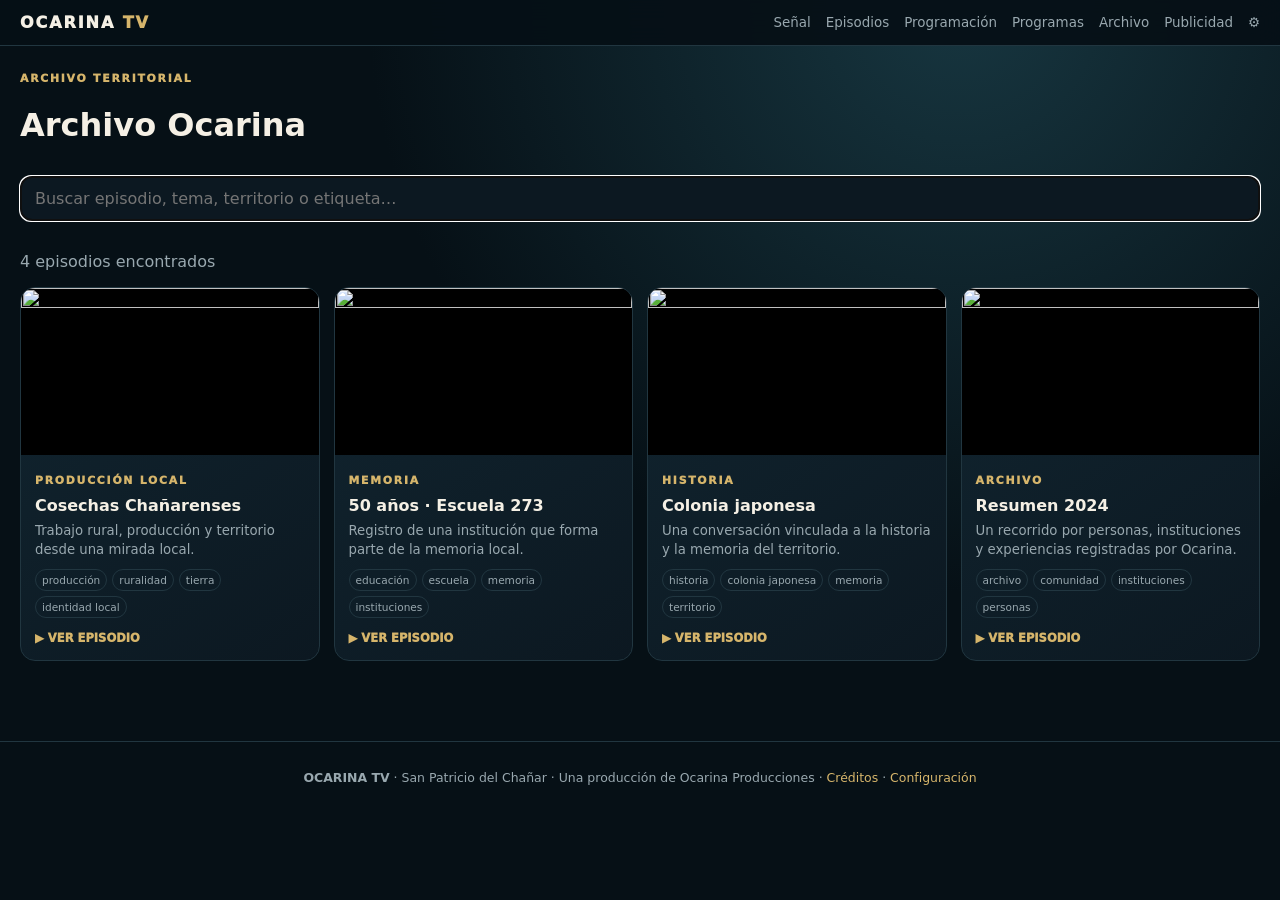
==== archivo.html @ 939fad7c "Versionar motor editorial 3.5 en archivo.html" ====
<!doctype html><html lang="es"><head><meta charset="utf-8"><meta name="viewport" content="width=device-width,initial-scale=1"><meta name="theme-color" content="#061016"><link rel="stylesheet" href="css/styles.css"><link rel="manifest" href="manifest.webmanifest"><script defer src="js/settings.js?v=3.2"></script><script defer src="js/app.js?v=3.5"></script><title>Archivo · OCARINA TV</title></head><body data-page="archive"><main id="app"></main></body></html>
---- css/styles.css ----
:root{--bg:#061016;--panel:#0c1821;--panel2:#112530;--text:#f5f0e5;--muted:#99a8af;--gold:#d6b56b;--line:#213640;--green:#72c7a0;--red:#d86a62}*{box-sizing:border-box}html{scroll-behavior:smooth}body{margin:0;background:radial-gradient(circle at 75% 0,#173640 0,#061016 45%);color:var(--text);font-family:Inter,system-ui,-apple-system,Segoe UI,sans-serif;min-height:100vh}a{color:inherit;text-decoration:none}button,input{font:inherit}header{position:sticky;top:0;z-index:30;background:#061016ed;backdrop-filter:blur(14px);border-bottom:1px solid var(--line)}.nav{max-width:1320px;margin:auto;padding:13px 20px;display:flex;align-items:center;justify-content:space-between;gap:18px}.brand{font-weight:950;letter-spacing:.12em}.brand span{color:var(--gold)}nav{display:flex;gap:15px;flex-wrap:wrap;font-size:.84rem;color:var(--muted)}nav a:hover{color:var(--text)}main{max-width:1320px;margin:auto;padding:26px 20px 80px}.tv-hero{display:grid;grid-template-columns:1.5fr .5fr;gap:18px}.screen-head{display:flex;justify-content:space-between;align-items:center;color:var(--muted);font-size:.72rem;letter-spacing:.08em;margin:0 3px 9px}.live-dot{color:var(--green);font-weight:900}.tv-player{background:#07131a;border:1px solid var(--line);border-radius:18px;overflow:hidden;box-shadow:0 24px 70px #0007}.player-frame{position:relative;aspect-ratio:16/9;background:#000}.player-frame>div:first-child{width:100%;height:100%}.player-frame iframe{width:100%;height:100%;border:0}.player-overlay{position:absolute;z-index:2;top:13px;left:13px;right:13px;display:flex;justify-content:space-between;pointer-events:none}.channel-bug,.live-bug{padding:6px 9px;border-radius:999px;background:#061016d9;border:1px solid #ffffff18;font-size:.64rem;font-weight:950;letter-spacing:.1em}.live-bug{color:#ffb2ac}.player-title{display:flex;justify-content:space-between;gap:15px;padding:15px 17px 10px}.player-title h2{margin:4px 0;font-size:1.2rem}.player-title p{margin:0;color:var(--muted);font-size:.84rem;line-height:1.4}.player-state{height:max-content;padding:6px 8px;border:1px solid var(--line);border-radius:8px;font-size:.64rem;font-weight:900;color:var(--green);white-space:nowrap}.controls{display:flex;align-items:center;gap:7px;padding:10px 13px;border-top:1px solid var(--line);background:#09161d}.control,.btn{border:1px solid var(--line);background:#0d2029;color:var(--text);padding:8px 10px;border-radius:9px;cursor:pointer}.control:hover,.btn:hover{border-color:var(--gold);color:var(--gold)}.control.primary{min-width:40px;border-color:var(--gold);color:var(--gold)}.volume{display:flex;align-items:center;gap:7px;color:var(--muted);font-size:.7rem}.volume input{width:100px}.clock{margin-left:auto;color:var(--muted);font-variant-numeric:tabular-nums;font-size:.75rem}.progress{padding:0 13px 13px;background:#09161d}.progress>input{width:100%;accent-color:var(--gold)}.time{display:flex;justify-content:space-between;color:var(--muted);font-size:.67rem;font-variant-numeric:tabular-nums}.player-error{padding:0 14px 12px;color:#ffaaa4;font-size:.74rem}.now-panel{padding:24px;border:1px solid var(--line);border-radius:18px;background:linear-gradient(145deg,var(--panel2),var(--panel));display:flex;flex-direction:column;gap:13px}.now-panel h1{font-size:clamp(2.1rem,4vw,3.6rem);line-height:.88;margin:5px 0 15px}.onair-card,.next-card{padding:14px;border-radius:13px;border:1px solid var(--line);background:#09151d}.onair-card{border-left:3px solid var(--green)}.next-card{border-left:3px solid var(--gold)}.onair-card span,.next-card>span{display:block;color:var(--gold);font-size:.66rem;font-weight:950;letter-spacing:.14em}.onair-card strong,.next-card strong{display:block;margin:7px 0 4px}.onair-card small,.next-card small{display:block;color:var(--muted);line-height:1.4}.next-card .btn{margin-top:12px;width:100%}.quick-links{display:grid;grid-template-columns:1fr;gap:7px}.quick-links a{padding:9px 10px;border:1px solid var(--line);border-radius:9px;color:var(--muted);font-size:.78rem}.quick-links a:hover{color:var(--text);border-color:var(--gold)}.section{margin-top:40px}.section h2{margin:4px 0 0;font-size:1.45rem}.sectionhead{display:flex;align-items:end;justify-content:space-between;margin-bottom:14px}.kicker,.tag{color:var(--gold);font-size:.68rem;font-weight:950;letter-spacing:.16em;text-transform:uppercase}.muted{color:var(--muted)}.continuity{display:grid;grid-template-columns:repeat(4,1fr);gap:10px}.cont-item{padding:15px;border:1px solid var(--line);border-radius:13px;background:#09151d}.cont-item.current{border-color:var(--green);box-shadow:inset 3px 0 var(--green)}.cont-item span{display:block;color:var(--muted);font-size:.64rem;font-weight:900;letter-spacing:.12em}.cont-item b{display:block;margin:7px 0 4px}.cont-item small{display:block;color:var(--muted);line-height:1.4}.grid{display:grid;grid-template-columns:repeat(4,1fr);gap:14px}.card{overflow:hidden;background:linear-gradient(145deg,var(--panel2),var(--panel));border:1px solid var(--line);border-radius:15px;transition:.18s}.card:hover{transform:translateY(-2px);border-color:var(--gold)}.thumb{width:100%;aspect-ratio:16/9;object-fit:cover;display:block;background:#000}.cardbody{padding:14px}.card h3{margin:8px 0 6px;font-size:1rem}.card p{margin:0;color:var(--muted);font-size:.83rem;line-height:1.45}.chips{display:flex;flex-wrap:wrap;gap:5px;margin-top:9px}.chips span{padding:4px 6px;border:1px solid var(--line);border-radius:999px;color:var(--muted);font-size:.66rem}.play{display:inline-block;margin-top:13px;color:var(--gold);font-size:.72rem;font-weight:950}.ads-grid{display:grid;grid-template-columns:repeat(2,1fr);gap:12px}.ad-slot{display:block;padding:18px;border:1px dashed #56636a;border-radius:14px;background:linear-gradient(135deg,#101e25,#09141a)}.ad-slot:hover{border-color:var(--gold)}.ad-label{display:block;color:var(--gold);font-size:.62rem;font-weight:950;letter-spacing:.16em;margin-bottom:8px}.ad-slot strong{font-size:1.05rem}.ad-slot p{color:var(--muted);line-height:1.45;font-size:.83rem}.ad-slot b{color:var(--gold);font-size:.75rem}.programs{display:grid;grid-template-columns:repeat(3,1fr);gap:12px}.program{padding:17px;border:1px solid var(--line);border-radius:13px;background:#09151d}.program b{display:block;margin-bottom:5px}.program span{color:var(--muted);font-size:.84rem;line-height:1.4}.notice{padding:17px;border:1px solid var(--line);border-radius:14px;background:#0b1a22;color:var(--muted);line-height:1.55}.notice strong{color:var(--text)}footer{border-top:1px solid var(--line);padding:28px 20px;text-align:center;color:var(--muted);font-size:.78rem}footer a{color:var(--gold)}.detail,.narrow{max-width:980px;margin:auto}.video{aspect-ratio:16/9;background:#000;border-radius:18px;overflow:hidden;border:1px solid var(--line)}.search{width:100%;padding:12px 14px;border-radius:11px;border:1px solid var(--line);background:var(--panel);color:var(--text);margin:10px 0 15px}.meta{display:flex;flex-wrap:wrap;gap:8px;margin:16px 0}.meta span{padding:8px 10px;border:1px solid var(--line);border-radius:9px;color:var(--muted);font-size:.8rem}.schedule-summary{display:grid;grid-template-columns:1fr 1fr;gap:12px;margin:20px 0}.schedule-summary>div{padding:17px;border:1px solid var(--line);border-radius:13px;background:#09151d}.schedule-summary span{display:block;color:var(--gold);font-size:.65rem;font-weight:950;letter-spacing:.15em}.schedule-summary strong{display:block;margin-top:7px}.schedule-grid{display:grid;gap:7px}.schedule-row{display:grid;grid-template-columns:90px 1fr 70px;align-items:center;gap:15px;padding:13px 15px;border:1px solid var(--line);border-radius:11px;background:#09151d}.schedule-row:hover{border-color:#536b74}.schedule-row.now{border-color:var(--green);background:#0b1b1a}.schedule-row time{font-weight:900;font-variant-numeric:tabular-nums;color:var(--gold)}.schedule-row time small{color:var(--muted);font-size:.65rem}.schedule-row b{display:block}.schedule-row span{display:block;color:var(--muted);font-size:.78rem;margin-top:3px}.schedule-row em{text-align:right;color:var(--green);font-style:normal;font-size:.64rem;font-weight:950}.settings-card,.credits{display:grid;gap:10px}.setting{display:flex;justify-content:space-between;align-items:center;gap:20px;padding:17px;border:1px solid var(--line);border-radius:13px;background:#09151d}.setting span{display:grid;gap:5px}.setting small{color:var(--muted);line-height:1.4}.setting input[type=checkbox]{width:21px;height:21px;accent-color:var(--gold)}.setting input[type=range]{width:180px;accent-color:var(--gold)}.settings-actions{display:flex;gap:8px;margin-top:8px}.credits section{padding:20px;border:1px solid var(--line);border-radius:13px;background:#09151d}.credits h2{margin:7px 0}.credits p{color:var(--muted);line-height:1.55}.ads-page{display:grid;gap:12px;margin:22px 0}code{color:var(--gold)}.reduced-motion *{transition:none!important;scroll-behavior:auto!important}@media(max-width:1000px){.tv-hero{grid-template-columns:1fr}.grid{grid-template-columns:repeat(2,1fr)}.continuity{grid-template-columns:repeat(2,1fr)}.programs{grid-template-columns:1fr 1fr}}@media(max-width:620px){main{padding:18px 11px 55px}.nav{padding:11px}.nav nav{gap:9px;font-size:.76rem}.grid,.programs,.continuity,.ads-grid,.schedule-summary{grid-template-columns:1fr}.now-panel{padding:18px}.controls{flex-wrap:wrap}.clock{order:-1;width:100%;margin-left:0}.volume input{width:80px}.schedule-row{grid-template-columns:63px 1fr 42px;gap:9px;padding:11px}.schedule-row span{font-size:.72rem}.setting{align-items:flex-start}.setting input[type=range]{width:120px}.player-title{display:block}.player-state{display:inline-block;margin-top:8px}.quick-links{grid-template-columns:1fr 1fr}}.static-screen{width:100%;height:100%;display:flex;flex-direction:column;align-items:center;justify-content:center;gap:10px;text-align:center;background:radial-gradient(circle at center,#18333d 0,#07131a 58%,#02070a 100%)}.static-mark{font-size:.72rem;letter-spacing:.2em;color:var(--gold);font-weight:950}.static-screen strong{font-size:clamp(1.4rem,3vw,2.4rem);letter-spacing:.02em}.static-screen small{color:var(--muted);font-size:.76rem}.static-progress{height:3px;width:18%;background:var(--gold);border-radius:99px;opacity:.8}.ad-image{display:block;width:100%;aspect-ratio:16/9;object-fit:cover;border-radius:10px;margin:-2px 0 15px;background:#07131a}.sponsor-slot{border-style:solid;background:linear-gradient(145deg,#101f26,#081218)}.sponsor-slot .ad-label{color:var(--green)}.sponsor-slot strong{font-size:1.2rem}.ads-page{grid-template-columns:repeat(2,1fr)}@media(max-width:620px){.ads-page{grid-template-columns:1fr}}
.editorial-engine{margin:24px 0;padding:18px;border:1px solid rgba(255,255,255,.1);border-radius:14px;background:rgba(255,255,255,.025)}
.editorial-engine h3{margin:4px 0 8px;font-size:1.15rem}.editorial-engine p{margin:12px 0 0;color:var(--muted,#9aa7ad);font-size:.9rem;line-height:1.5}.editorial-flow{display:flex;align-items:center;gap:8px;flex-wrap:wrap}.editorial-flow span{display:inline-flex;align-items:center;gap:7px;padding:8px 10px;border:1px solid rgba(255,255,255,.1);border-radius:999px;font-size:.72rem;letter-spacing:.05em}.editorial-flow b{font-size:.9rem}.editorial-flow i{opacity:.5;font-style:normal}@media(max-width:620px){.editorial-flow{display:grid;grid-template-columns:1fr}.editorial-flow i{display:none}.editorial-flow span{justify-content:space-between}}
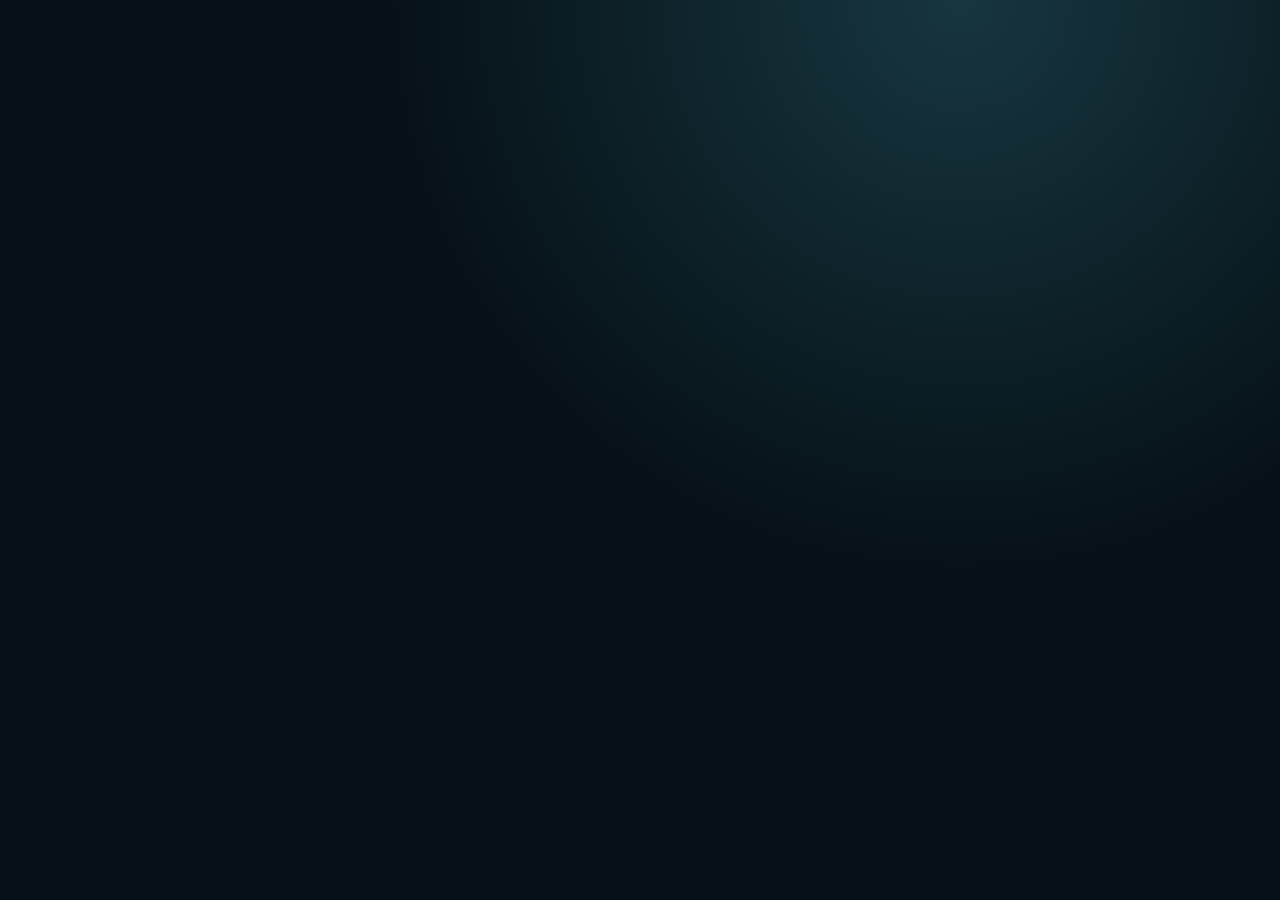
==== commit fb9b9e4f: "OCARINA TV: actualizar caché de aplicación a 3.7" ====
--- a/archivo.html
+++ b/archivo.html
@@ -1 +1 @@
-<!doctype html><html lang="es"><head><meta charset="utf-8"><meta name="viewport" content="width=device-width,initial-scale=1"><meta name="theme-color" content="#061016"><link rel="stylesheet" href="css/styles.css"><link rel="manifest" href="manifest.webmanifest"><script defer src="js/settings.js?v=3.2"></script><script defer src="js/app.js?v=3.5"></script><title>Archivo · OCARINA TV</title></head><body data-page="archive"><main id="app"></main></body></html>+<!doctype html><html lang="es"><head><meta charset="utf-8"><meta name="viewport" content="width=device-width,initial-scale=1"><meta name="theme-color" content="#061016"><link rel="stylesheet" href="css/styles.css"><link rel="manifest" href="manifest.webmanifest"><script defer src="js/settings.js?v=3.2"></script><script defer src="js/app.js?v=3.7"></script><title>Archivo · OCARINA TV</title></head><body data-page="archive"><main id="app"></main></body></html>
--- a/css/styles.css
+++ b/css/styles.css
@@ -1,3 +1,26 @@
 :root{--bg:#061016;--panel:#0c1821;--panel2:#112530;--text:#f5f0e5;--muted:#99a8af;--gold:#d6b56b;--line:#213640;--green:#72c7a0;--red:#d86a62}*{box-sizing:border-box}html{scroll-behavior:smooth}body{margin:0;background:radial-gradient(circle at 75% 0,#173640 0,#061016 45%);color:var(--text);font-family:Inter,system-ui,-apple-system,Segoe UI,sans-serif;min-height:100vh}a{color:inherit;text-decoration:none}button,input{font:inherit}header{position:sticky;top:0;z-index:30;background:#061016ed;backdrop-filter:blur(14px);border-bottom:1px solid var(--line)}.nav{max-width:1320px;margin:auto;padding:13px 20px;display:flex;align-items:center;justify-content:space-between;gap:18px}.brand{font-weight:950;letter-spacing:.12em}.brand span{color:var(--gold)}nav{display:flex;gap:15px;flex-wrap:wrap;font-size:.84rem;color:var(--muted)}nav a:hover{color:var(--text)}main{max-width:1320px;margin:auto;padding:26px 20px 80px}.tv-hero{display:grid;grid-template-columns:1.5fr .5fr;gap:18px}.screen-head{display:flex;justify-content:space-between;align-items:center;color:var(--muted);font-size:.72rem;letter-spacing:.08em;margin:0 3px 9px}.live-dot{color:var(--green);font-weight:900}.tv-player{background:#07131a;border:1px solid var(--line);border-radius:18px;overflow:hidden;box-shadow:0 24px 70px #0007}.player-frame{position:relative;aspect-ratio:16/9;background:#000}.player-frame>div:first-child{width:100%;height:100%}.player-frame iframe{width:100%;height:100%;border:0}.player-overlay{position:absolute;z-index:2;top:13px;left:13px;right:13px;display:flex;justify-content:space-between;pointer-events:none}.channel-bug,.live-bug{padding:6px 9px;border-radius:999px;background:#061016d9;border:1px solid #ffffff18;font-size:.64rem;font-weight:950;letter-spacing:.1em}.live-bug{color:#ffb2ac}.player-title{display:flex;justify-content:space-between;gap:15px;padding:15px 17px 10px}.player-title h2{margin:4px 0;font-size:1.2rem}.player-title p{margin:0;color:var(--muted);font-size:.84rem;line-height:1.4}.player-state{height:max-content;padding:6px 8px;border:1px solid var(--line);border-radius:8px;font-size:.64rem;font-weight:900;color:var(--green);white-space:nowrap}.controls{display:flex;align-items:center;gap:7px;padding:10px 13px;border-top:1px solid var(--line);background:#09161d}.control,.btn{border:1px solid var(--line);background:#0d2029;color:var(--text);padding:8px 10px;border-radius:9px;cursor:pointer}.control:hover,.btn:hover{border-color:var(--gold);color:var(--gold)}.control.primary{min-width:40px;border-color:var(--gold);color:var(--gold)}.volume{display:flex;align-items:center;gap:7px;color:var(--muted);font-size:.7rem}.volume input{width:100px}.clock{margin-left:auto;color:var(--muted);font-variant-numeric:tabular-nums;font-size:.75rem}.progress{padding:0 13px 13px;background:#09161d}.progress>input{width:100%;accent-color:var(--gold)}.time{display:flex;justify-content:space-between;color:var(--muted);font-size:.67rem;font-variant-numeric:tabular-nums}.player-error{padding:0 14px 12px;color:#ffaaa4;font-size:.74rem}.now-panel{padding:24px;border:1px solid var(--line);border-radius:18px;background:linear-gradient(145deg,var(--panel2),var(--panel));display:flex;flex-direction:column;gap:13px}.now-panel h1{font-size:clamp(2.1rem,4vw,3.6rem);line-height:.88;margin:5px 0 15px}.onair-card,.next-card{padding:14px;border-radius:13px;border:1px solid var(--line);background:#09151d}.onair-card{border-left:3px solid var(--green)}.next-card{border-left:3px solid var(--gold)}.onair-card span,.next-card>span{display:block;color:var(--gold);font-size:.66rem;font-weight:950;letter-spacing:.14em}.onair-card strong,.next-card strong{display:block;margin:7px 0 4px}.onair-card small,.next-card small{display:block;color:var(--muted);line-height:1.4}.next-card .btn{margin-top:12px;width:100%}.quick-links{display:grid;grid-template-columns:1fr;gap:7px}.quick-links a{padding:9px 10px;border:1px solid var(--line);border-radius:9px;color:var(--muted);font-size:.78rem}.quick-links a:hover{color:var(--text);border-color:var(--gold)}.section{margin-top:40px}.section h2{margin:4px 0 0;font-size:1.45rem}.sectionhead{display:flex;align-items:end;justify-content:space-between;margin-bottom:14px}.kicker,.tag{color:var(--gold);font-size:.68rem;font-weight:950;letter-spacing:.16em;text-transform:uppercase}.muted{color:var(--muted)}.continuity{display:grid;grid-template-columns:repeat(4,1fr);gap:10px}.cont-item{padding:15px;border:1px solid var(--line);border-radius:13px;background:#09151d}.cont-item.current{border-color:var(--green);box-shadow:inset 3px 0 var(--green)}.cont-item span{display:block;color:var(--muted);font-size:.64rem;font-weight:900;letter-spacing:.12em}.cont-item b{display:block;margin:7px 0 4px}.cont-item small{display:block;color:var(--muted);line-height:1.4}.grid{display:grid;grid-template-columns:repeat(4,1fr);gap:14px}.card{overflow:hidden;background:linear-gradient(145deg,var(--panel2),var(--panel));border:1px solid var(--line);border-radius:15px;transition:.18s}.card:hover{transform:translateY(-2px);border-color:var(--gold)}.thumb{width:100%;aspect-ratio:16/9;object-fit:cover;display:block;background:#000}.cardbody{padding:14px}.card h3{margin:8px 0 6px;font-size:1rem}.card p{margin:0;color:var(--muted);font-size:.83rem;line-height:1.45}.chips{display:flex;flex-wrap:wrap;gap:5px;margin-top:9px}.chips span{padding:4px 6px;border:1px solid var(--line);border-radius:999px;color:var(--muted);font-size:.66rem}.play{display:inline-block;margin-top:13px;color:var(--gold);font-size:.72rem;font-weight:950}.ads-grid{display:grid;grid-template-columns:repeat(2,1fr);gap:12px}.ad-slot{display:block;padding:18px;border:1px dashed #56636a;border-radius:14px;background:linear-gradient(135deg,#101e25,#09141a)}.ad-slot:hover{border-color:var(--gold)}.ad-label{display:block;color:var(--gold);font-size:.62rem;font-weight:950;letter-spacing:.16em;margin-bottom:8px}.ad-slot strong{font-size:1.05rem}.ad-slot p{color:var(--muted);line-height:1.45;font-size:.83rem}.ad-slot b{color:var(--gold);font-size:.75rem}.programs{display:grid;grid-template-columns:repeat(3,1fr);gap:12px}.program{padding:17px;border:1px solid var(--line);border-radius:13px;background:#09151d}.program b{display:block;margin-bottom:5px}.program span{color:var(--muted);font-size:.84rem;line-height:1.4}.notice{padding:17px;border:1px solid var(--line);border-radius:14px;background:#0b1a22;color:var(--muted);line-height:1.55}.notice strong{color:var(--text)}footer{border-top:1px solid var(--line);padding:28px 20px;text-align:center;color:var(--muted);font-size:.78rem}footer a{color:var(--gold)}.detail,.narrow{max-width:980px;margin:auto}.video{aspect-ratio:16/9;background:#000;border-radius:18px;overflow:hidden;border:1px solid var(--line)}.search{width:100%;padding:12px 14px;border-radius:11px;border:1px solid var(--line);background:var(--panel);color:var(--text);margin:10px 0 15px}.meta{display:flex;flex-wrap:wrap;gap:8px;margin:16px 0}.meta span{padding:8px 10px;border:1px solid var(--line);border-radius:9px;color:var(--muted);font-size:.8rem}.schedule-summary{display:grid;grid-template-columns:1fr 1fr;gap:12px;margin:20px 0}.schedule-summary>div{padding:17px;border:1px solid var(--line);border-radius:13px;background:#09151d}.schedule-summary span{display:block;color:var(--gold);font-size:.65rem;font-weight:950;letter-spacing:.15em}.schedule-summary strong{display:block;margin-top:7px}.schedule-grid{display:grid;gap:7px}.schedule-row{display:grid;grid-template-columns:90px 1fr 70px;align-items:center;gap:15px;padding:13px 15px;border:1px solid var(--line);border-radius:11px;background:#09151d}.schedule-row:hover{border-color:#536b74}.schedule-row.now{border-color:var(--green);background:#0b1b1a}.schedule-row time{font-weight:900;font-variant-numeric:tabular-nums;color:var(--gold)}.schedule-row time small{color:var(--muted);font-size:.65rem}.schedule-row b{display:block}.schedule-row span{display:block;color:var(--muted);font-size:.78rem;margin-top:3px}.schedule-row em{text-align:right;color:var(--green);font-style:normal;font-size:.64rem;font-weight:950}.settings-card,.credits{display:grid;gap:10px}.setting{display:flex;justify-content:space-between;align-items:center;gap:20px;padding:17px;border:1px solid var(--line);border-radius:13px;background:#09151d}.setting span{display:grid;gap:5px}.setting small{color:var(--muted);line-height:1.4}.setting input[type=checkbox]{width:21px;height:21px;accent-color:var(--gold)}.setting input[type=range]{width:180px;accent-color:var(--gold)}.settings-actions{display:flex;gap:8px;margin-top:8px}.credits section{padding:20px;border:1px solid var(--line);border-radius:13px;background:#09151d}.credits h2{margin:7px 0}.credits p{color:var(--muted);line-height:1.55}.ads-page{display:grid;gap:12px;margin:22px 0}code{color:var(--gold)}.reduced-motion *{transition:none!important;scroll-behavior:auto!important}@media(max-width:1000px){.tv-hero{grid-template-columns:1fr}.grid{grid-template-columns:repeat(2,1fr)}.continuity{grid-template-columns:repeat(2,1fr)}.programs{grid-template-columns:1fr 1fr}}@media(max-width:620px){main{padding:18px 11px 55px}.nav{padding:11px}.nav nav{gap:9px;font-size:.76rem}.grid,.programs,.continuity,.ads-grid,.schedule-summary{grid-template-columns:1fr}.now-panel{padding:18px}.controls{flex-wrap:wrap}.clock{order:-1;width:100%;margin-left:0}.volume input{width:80px}.schedule-row{grid-template-columns:63px 1fr 42px;gap:9px;padding:11px}.schedule-row span{font-size:.72rem}.setting{align-items:flex-start}.setting input[type=range]{width:120px}.player-title{display:block}.player-state{display:inline-block;margin-top:8px}.quick-links{grid-template-columns:1fr 1fr}}.static-screen{width:100%;height:100%;display:flex;flex-direction:column;align-items:center;justify-content:center;gap:10px;text-align:center;background:radial-gradient(circle at center,#18333d 0,#07131a 58%,#02070a 100%)}.static-mark{font-size:.72rem;letter-spacing:.2em;color:var(--gold);font-weight:950}.static-screen strong{font-size:clamp(1.4rem,3vw,2.4rem);letter-spacing:.02em}.static-screen small{color:var(--muted);font-size:.76rem}.static-progress{height:3px;width:18%;background:var(--gold);border-radius:99px;opacity:.8}.ad-image{display:block;width:100%;aspect-ratio:16/9;object-fit:cover;border-radius:10px;margin:-2px 0 15px;background:#07131a}.sponsor-slot{border-style:solid;background:linear-gradient(145deg,#101f26,#081218)}.sponsor-slot .ad-label{color:var(--green)}.sponsor-slot strong{font-size:1.2rem}.ads-page{grid-template-columns:repeat(2,1fr)}@media(max-width:620px){.ads-page{grid-template-columns:1fr}}
 .editorial-engine{margin:24px 0;padding:18px;border:1px solid rgba(255,255,255,.1);border-radius:14px;background:rgba(255,255,255,.025)}
 .editorial-engine h3{margin:4px 0 8px;font-size:1.15rem}.editorial-engine p{margin:12px 0 0;color:var(--muted,#9aa7ad);font-size:.9rem;line-height:1.5}.editorial-flow{display:flex;align-items:center;gap:8px;flex-wrap:wrap}.editorial-flow span{display:inline-flex;align-items:center;gap:7px;padding:8px 10px;border:1px solid rgba(255,255,255,.1);border-radius:999px;font-size:.72rem;letter-spacing:.05em}.editorial-flow b{font-size:.9rem}.editorial-flow i{opacity:.5;font-style:normal}@media(max-width:620px){.editorial-flow{display:grid;grid-template-columns:1fr}.editorial-flow i{display:none}.editorial-flow span{justify-content:space-between}}
+
+/* CAPA SEÑAL TV */
+.category-rail{display:grid;grid-template-columns:repeat(6,1fr);gap:9px}
+.category-rail a{min-height:78px;padding:13px;border:1px solid var(--line);border-radius:12px;background:linear-gradient(145deg,#10232b,#09151d);display:flex;flex-direction:column;justify-content:space-between}
+.category-rail a:hover{border-color:var(--gold);transform:translateY(-2px)}
+.category-rail span{font-size:.6rem;color:var(--gold);font-weight:950;letter-spacing:.12em}
+.category-rail b{font-size:.78rem}
+.mini-guide{display:grid;grid-template-columns:repeat(6,1fr);gap:8px;margin-bottom:12px}
+.guide-item{padding:12px;border:1px solid var(--line);border-radius:11px;background:#09151d;min-height:96px}
+.guide-item.active{border-color:var(--green);box-shadow:inset 0 2px var(--green)}
+.guide-item time{display:block;color:var(--gold);font-size:.65rem;font-weight:950;font-variant-numeric:tabular-nums}
+.guide-item strong{display:block;margin:7px 0 4px;font-size:.78rem;line-height:1.2}
+.guide-item small{display:block;color:var(--muted);font-size:.67rem;line-height:1.35}
+.preview-grid{display:grid;grid-template-columns:repeat(4,1fr);gap:11px}
+.preview-card{padding:15px;border:1px solid var(--line);border-radius:14px;background:linear-gradient(145deg,#102029,#09151d);min-height:170px}
+.preview-card:hover{border-color:#526872}
+.preview-top{display:flex;justify-content:space-between;gap:8px;align-items:center}
+.preview-state{font-size:.58rem;color:var(--muted);border:1px solid var(--line);border-radius:999px;padding:4px 6px}
+.preview-card h3{font-size:.93rem;line-height:1.25;margin:13px 0 7px}
+.preview-card p{color:var(--muted);font-size:.74rem;line-height:1.45;min-height:34px}
+.preview-card a{display:inline-block;margin-top:8px;color:var(--gold);font-size:.66rem;font-weight:900}
+@media(max-width:1000px){.category-rail{grid-template-columns:repeat(3,1fr)}.mini-guide{grid-template-columns:repeat(3,1fr)}.preview-grid{grid-template-columns:repeat(2,1fr)}}
+@media(max-width:620px){.category-rail{grid-template-columns:repeat(2,1fr)}.mini-guide{grid-template-columns:1fr 1fr}.preview-grid{grid-template-columns:1fr}.guide-item{min-height:84px}}
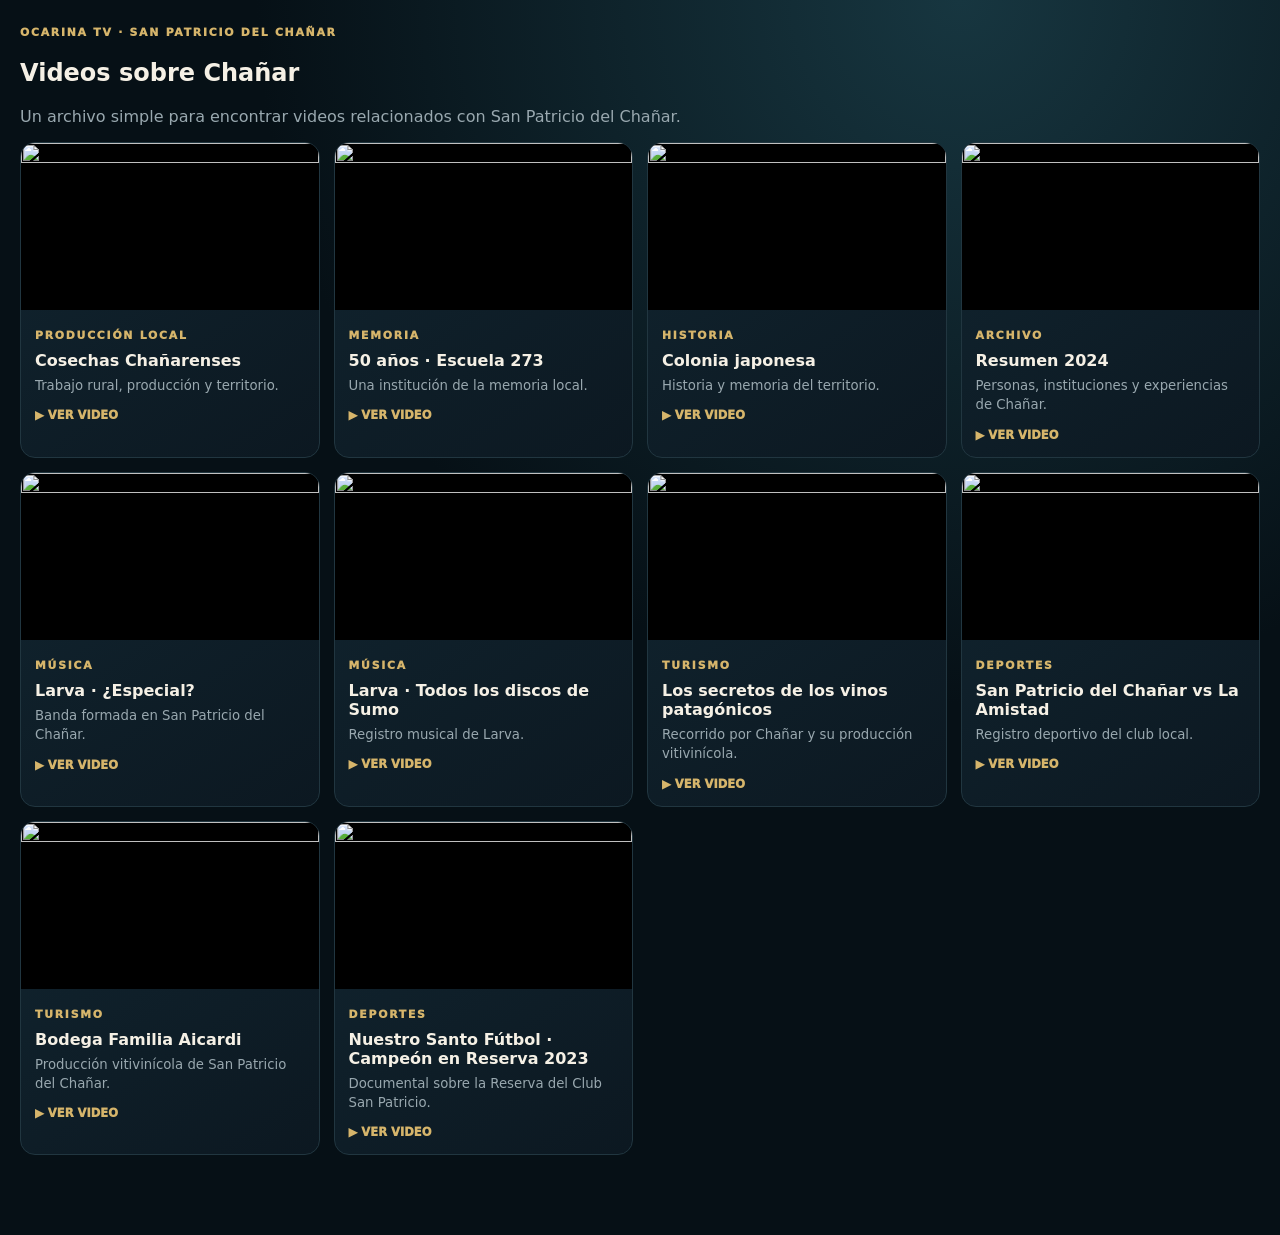
==== commit ea0b19d4: "Fix archivo: fallback visible y cache bust 3.9" ====
--- a/archivo.html
+++ b/archivo.html
@@ -1 +1 @@
-<!doctype html><html lang="es"><head><meta charset="utf-8"><meta name="viewport" content="width=device-width,initial-scale=1"><meta name="theme-color" content="#061016"><link rel="stylesheet" href="css/styles.css"><link rel="manifest" href="manifest.webmanifest"><script defer src="js/settings.js?v=3.2"></script><script defer src="js/app.js?v=3.7"></script><title>Archivo · OCARINA TV</title></head><body data-page="archive"><main id="app"></main></body></html>+<!doctype html><html lang="es"><head><meta charset="utf-8"><meta name="viewport" content="width=device-width,initial-scale=1"><meta name="theme-color" content="#061016"><link rel="stylesheet" href="css/styles.css"><link rel="manifest" href="manifest.webmanifest"><script defer src="js/settings.js?v=3.2"></script><script defer src="js/app.js?v=3.9"></script><title>Videos · OCARINA TV</title></head><body data-page="archive"><main id="app"><section class="archive-fallback"><div class="kicker">OCARINA TV · SAN PATRICIO DEL CHAÑAR</div><h1>Videos sobre Chañar</h1><p class="muted">Un archivo simple para encontrar videos relacionados con San Patricio del Chañar.</p><div class="grid"><article class="card"><img class="thumb" src="https://img.youtube.com/vi/hnZ0HWZPlOw/hqdefault.jpg" alt=""><div class="cardbody"><span class="tag">Producción local</span><h3>Cosechas Chañarenses</h3><p>Trabajo rural, producción y territorio.</p><a class="play" href="episodio.html?id=cosechas-chanarenses">▶ VER VIDEO</a></div></article><article class="card"><img class="thumb" src="https://img.youtube.com/vi/xY9ppN2HM-s/hqdefault.jpg" alt=""><div class="cardbody"><span class="tag">Memoria</span><h3>50 años · Escuela 273</h3><p>Una institución de la memoria local.</p><a class="play" href="episodio.html?id=50-anos-escuela-273">▶ VER VIDEO</a></div></article><article class="card"><img class="thumb" src="https://img.youtube.com/vi/G8rbbeZMMVk/hqdefault.jpg" alt=""><div class="cardbody"><span class="tag">Historia</span><h3>Colonia japonesa</h3><p>Historia y memoria del territorio.</p><a class="play" href="episodio.html?id=colonia-japonesa">▶ VER VIDEO</a></div></article><article class="card"><img class="thumb" src="https://img.youtube.com/vi/ruDP0Ur2wZ0/hqdefault.jpg" alt=""><div class="cardbody"><span class="tag">Archivo</span><h3>Resumen 2024</h3><p>Personas, instituciones y experiencias de Chañar.</p><a class="play" href="episodio.html?id=resumen-2024">▶ VER VIDEO</a></div></article><article class="card"><img class="thumb" src="https://img.youtube.com/vi/OCAnnknlDs8/hqdefault.jpg" alt=""><div class="cardbody"><span class="tag">Música</span><h3>Larva · ¿Especial?</h3><p>Banda formada en San Patricio del Chañar.</p><a class="play" href="episodio.html?id=larva-musica-agradece">▶ VER VIDEO</a></div></article><article class="card"><img class="thumb" src="https://img.youtube.com/vi/GEtR6AH4-UI/hqdefault.jpg" alt=""><div class="cardbody"><span class="tag">Música</span><h3>Larva · Todos los discos de Sumo</h3><p>Registro musical de Larva.</p><a class="play" href="episodio.html?id=larva-sumo">▶ VER VIDEO</a></div></article><article class="card"><img class="thumb" src="https://img.youtube.com/vi/dY0r3zmo4gA/hqdefault.jpg" alt=""><div class="cardbody"><span class="tag">Turismo</span><h3>Los secretos de los vinos patagónicos</h3><p>Recorrido por Chañar y su producción vitivinícola.</p><a class="play" href="episodio.html?id=vino-patagonico-lado-v">▶ VER VIDEO</a></div></article><article class="card"><img class="thumb" src="https://img.youtube.com/vi/Nro8kNW83D0/hqdefault.jpg" alt=""><div class="cardbody"><span class="tag">Deportes</span><h3>San Patricio del Chañar vs La Amistad</h3><p>Registro deportivo del club local.</p><a class="play" href="episodio.html?id=san-patricio-la-amistad-2026">▶ VER VIDEO</a></div></article><article class="card"><img class="thumb" src="https://img.youtube.com/vi/ystl-eJDwDM/hqdefault.jpg" alt=""><div class="cardbody"><span class="tag">Turismo</span><h3>Bodega Familia Aicardi</h3><p>Producción vitivinícola de San Patricio del Chañar.</p><a class="play" href="episodio.html?id=aicardi-pasion-vino">▶ VER VIDEO</a></div></article><article class="card"><img class="thumb" src="https://img.youtube.com/vi/QLLzkH4_tsE/hqdefault.jpg" alt=""><div class="cardbody"><span class="tag">Deportes</span><h3>Nuestro Santo Fútbol · Campeón en Reserva 2023</h3><p>Documental sobre la Reserva del Club San Patricio.</p><a class="play" href="episodio.html?id=nuestro-santo-futbol-reserva-2023">▶ VER VIDEO</a></div></article></div></section></main></body></html>
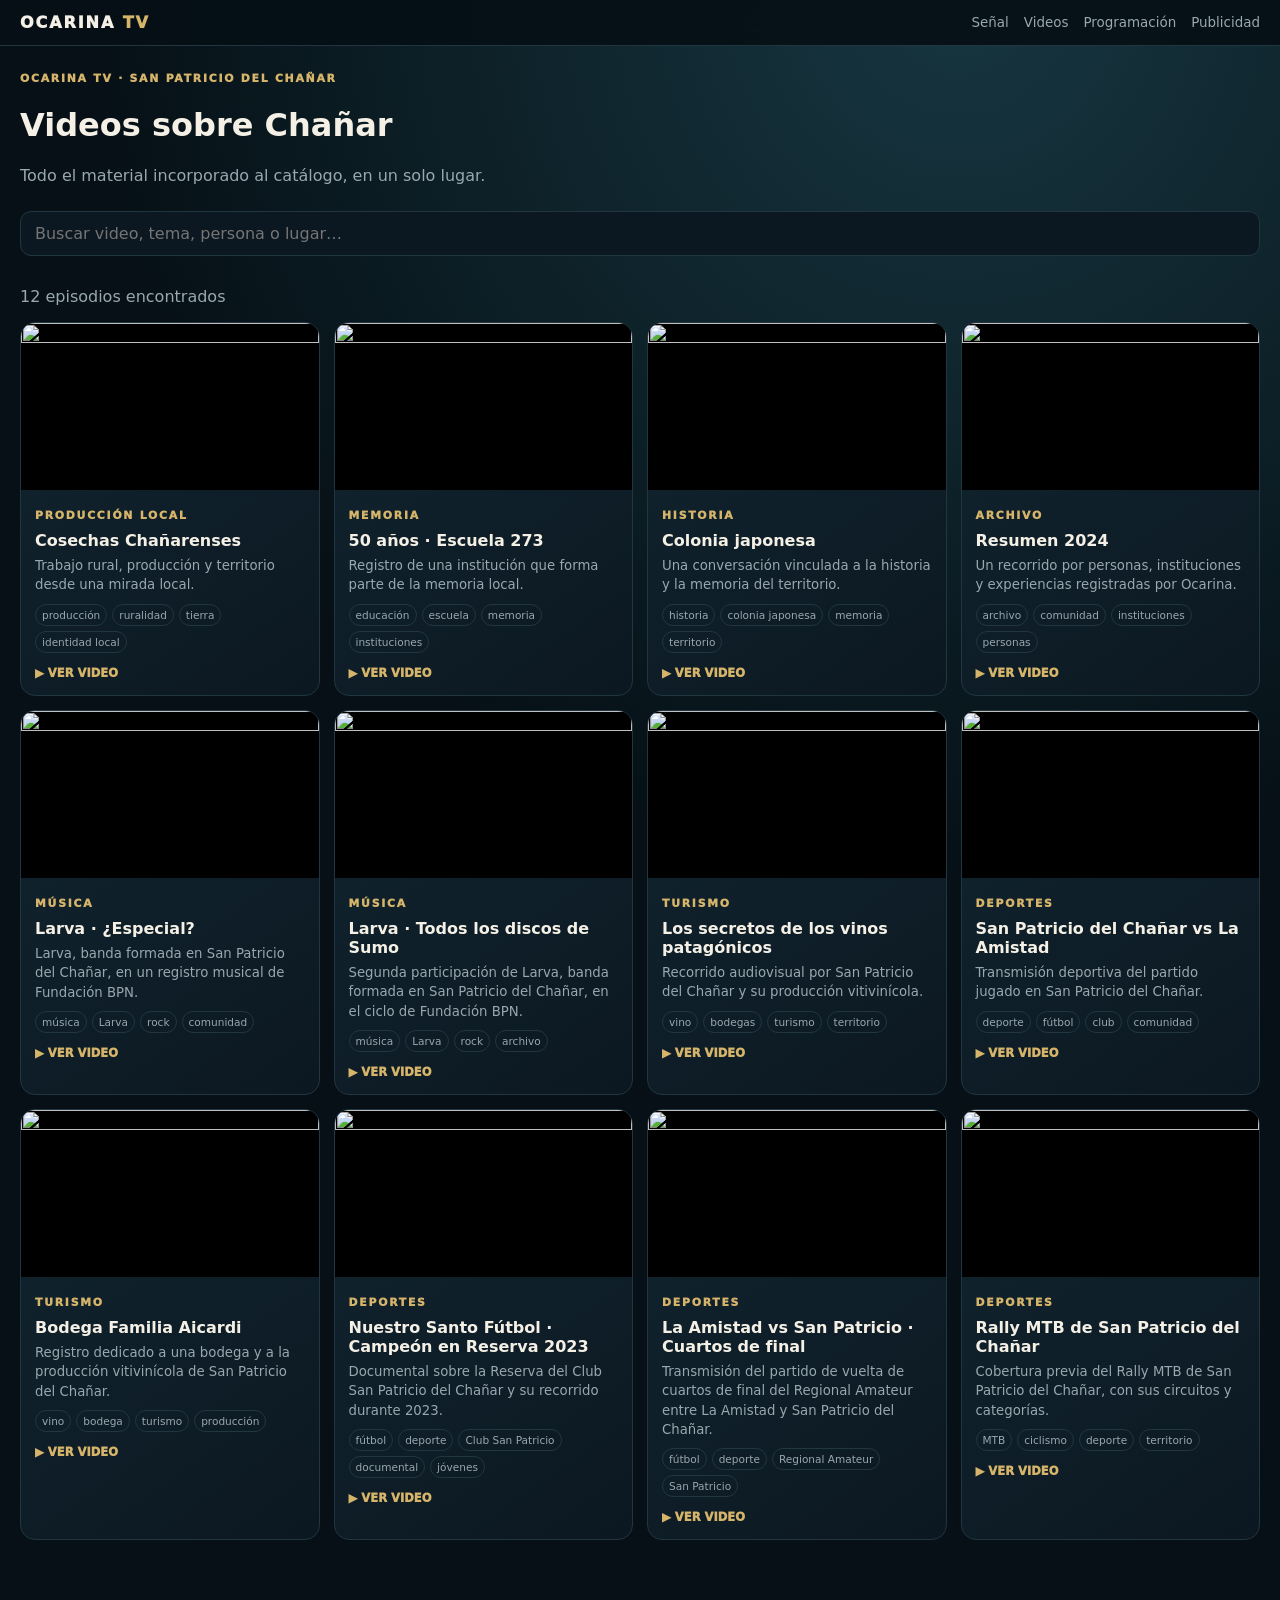
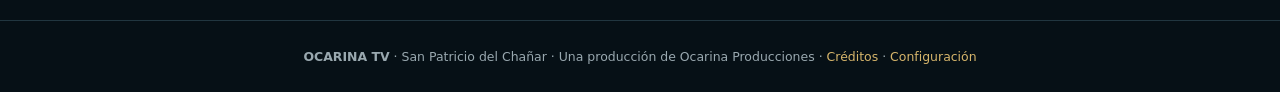
==== commit f2e3fb1c: "Actualizar cache del motor OCARINA TV 4.0" ====
--- a/archivo.html
+++ b/archivo.html
@@ -1 +1 @@
-<!doctype html><html lang="es"><head><meta charset="utf-8"><meta name="viewport" content="width=device-width,initial-scale=1"><meta name="theme-color" content="#061016"><link rel="stylesheet" href="css/styles.css"><link rel="manifest" href="manifest.webmanifest"><script defer src="js/settings.js?v=3.2"></script><script defer src="js/app.js?v=3.9"></script><title>Videos · OCARINA TV</title></head><body data-page="archive"><main id="app"><section class="archive-fallback"><div class="kicker">OCARINA TV · SAN PATRICIO DEL CHAÑAR</div><h1>Videos sobre Chañar</h1><p class="muted">Un archivo simple para encontrar videos relacionados con San Patricio del Chañar.</p><div class="grid"><article class="card"><img class="thumb" src="https://img.youtube.com/vi/hnZ0HWZPlOw/hqdefault.jpg" alt=""><div class="cardbody"><span class="tag">Producción local</span><h3>Cosechas Chañarenses</h3><p>Trabajo rural, producción y territorio.</p><a class="play" href="episodio.html?id=cosechas-chanarenses">▶ VER VIDEO</a></div></article><article class="card"><img class="thumb" src="https://img.youtube.com/vi/xY9ppN2HM-s/hqdefault.jpg" alt=""><div class="cardbody"><span class="tag">Memoria</span><h3>50 años · Escuela 273</h3><p>Una institución de la memoria local.</p><a class="play" href="episodio.html?id=50-anos-escuela-273">▶ VER VIDEO</a></div></article><article class="card"><img class="thumb" src="https://img.youtube.com/vi/G8rbbeZMMVk/hqdefault.jpg" alt=""><div class="cardbody"><span class="tag">Historia</span><h3>Colonia japonesa</h3><p>Historia y memoria del territorio.</p><a class="play" href="episodio.html?id=colonia-japonesa">▶ VER VIDEO</a></div></article><article class="card"><img class="thumb" src="https://img.youtube.com/vi/ruDP0Ur2wZ0/hqdefault.jpg" alt=""><div class="cardbody"><span class="tag">Archivo</span><h3>Resumen 2024</h3><p>Personas, instituciones y experiencias de Chañar.</p><a class="play" href="episodio.html?id=resumen-2024">▶ VER VIDEO</a></div></article><article class="card"><img class="thumb" src="https://img.youtube.com/vi/OCAnnknlDs8/hqdefault.jpg" alt=""><div class="cardbody"><span class="tag">Música</span><h3>Larva · ¿Especial?</h3><p>Banda formada en San Patricio del Chañar.</p><a class="play" href="episodio.html?id=larva-musica-agradece">▶ VER VIDEO</a></div></article><article class="card"><img class="thumb" src="https://img.youtube.com/vi/GEtR6AH4-UI/hqdefault.jpg" alt=""><div class="cardbody"><span class="tag">Música</span><h3>Larva · Todos los discos de Sumo</h3><p>Registro musical de Larva.</p><a class="play" href="episodio.html?id=larva-sumo">▶ VER VIDEO</a></div></article><article class="card"><img class="thumb" src="https://img.youtube.com/vi/dY0r3zmo4gA/hqdefault.jpg" alt=""><div class="cardbody"><span class="tag">Turismo</span><h3>Los secretos de los vinos patagónicos</h3><p>Recorrido por Chañar y su producción vitivinícola.</p><a class="play" href="episodio.html?id=vino-patagonico-lado-v">▶ VER VIDEO</a></div></article><article class="card"><img class="thumb" src="https://img.youtube.com/vi/Nro8kNW83D0/hqdefault.jpg" alt=""><div class="cardbody"><span class="tag">Deportes</span><h3>San Patricio del Chañar vs La Amistad</h3><p>Registro deportivo del club local.</p><a class="play" href="episodio.html?id=san-patricio-la-amistad-2026">▶ VER VIDEO</a></div></article><article class="card"><img class="thumb" src="https://img.youtube.com/vi/ystl-eJDwDM/hqdefault.jpg" alt=""><div class="cardbody"><span class="tag">Turismo</span><h3>Bodega Familia Aicardi</h3><p>Producción vitivinícola de San Patricio del Chañar.</p><a class="play" href="episodio.html?id=aicardi-pasion-vino">▶ VER VIDEO</a></div></article><article class="card"><img class="thumb" src="https://img.youtube.com/vi/QLLzkH4_tsE/hqdefault.jpg" alt=""><div class="cardbody"><span class="tag">Deportes</span><h3>Nuestro Santo Fútbol · Campeón en Reserva 2023</h3><p>Documental sobre la Reserva del Club San Patricio.</p><a class="play" href="episodio.html?id=nuestro-santo-futbol-reserva-2023">▶ VER VIDEO</a></div></article></div></section></main></body></html>+<!doctype html><html lang="es"><head><meta charset="utf-8"><meta name="viewport" content="width=device-width,initial-scale=1"><meta name="theme-color" content="#061016"><link rel="stylesheet" href="css/styles.css"><link rel="manifest" href="manifest.webmanifest"><script>window.OTV_ARCHIVE_FALLBACK=[{"id":"cosechas-chanarenses","programaId":"chanar-rural","titulo":"Cosechas Chañarenses","descripcion":"Trabajo rural, producción y territorio.","categoria":"Producción local","tags":[],"territorio":"San Patricio del Chañar","protagonistas":[],"fecha":null,"duracion":null,"videoId":"hnZ0HWZPlOw","thumbnail":"https://img.youtube.com/vi/hnZ0HWZPlOw/hqdefault.jpg","fuentes":[{"tipo":"youtube","url":"https://www.youtube.com/watch?v=hnZ0HWZPlOw"}],"estado":"publicado"},{"id":"50-anos-escuela-273","programaId":"memoria-viva","titulo":"50 años · Escuela 273","descripcion":"Una institución de la memoria local.","categoria":"Memoria","tags":[],"territorio":"San Patricio del Chañar","protagonistas":[],"fecha":null,"duracion":null,"videoId":"xY9ppN2HM-s","thumbnail":"https://img.youtube.com/vi/xY9ppN2HM-s/hqdefault.jpg","fuentes":[{"tipo":"youtube","url":"https://www.youtube.com/watch?v=xY9ppN2HM-s"}],"estado":"publicado"},{"id":"colonia-japonesa","programaId":"historias-del-chanar","titulo":"Colonia japonesa","descripcion":"Historia y memoria del territorio.","categoria":"Historia","tags":[],"territorio":"San Patricio del Chañar","protagonistas":[],"fecha":null,"duracion":null,"videoId":"G8rbbeZMMVk","thumbnail":"https://img.youtube.com/vi/G8rbbeZMMVk/hqdefault.jpg","fuentes":[{"tipo":"youtube","url":"https://www.youtube.com/watch?v=G8rbbeZMMVk"}],"estado":"publicado"},{"id":"resumen-2024","programaId":"archivo-ocarina","titulo":"Resumen 2024","descripcion":"Personas, instituciones y experiencias de Chañar.","categoria":"Archivo","tags":[],"territorio":"San Patricio del Chañar","protagonistas":[],"fecha":null,"duracion":null,"videoId":"ruDP0Ur2wZ0","thumbnail":"https://img.youtube.com/vi/ruDP0Ur2wZ0/hqdefault.jpg","fuentes":[{"tipo":"youtube","url":"https://www.youtube.com/watch?v=ruDP0Ur2wZ0"}],"estado":"publicado"},{"id":"larva-musica-agradece","programaId":"escena-musical","titulo":"Larva · ¿Especial?","descripcion":"Banda formada en San Patricio del Chañar.","categoria":"Música","tags":[],"territorio":"San Patricio del Chañar","protagonistas":[],"fecha":null,"duracion":null,"videoId":"OCAnnknlDs8","thumbnail":"https://img.youtube.com/vi/OCAnnknlDs8/hqdefault.jpg","fuentes":[{"tipo":"youtube","url":"https://www.youtube.com/watch?v=OCAnnknlDs8"}],"estado":"publicado"},{"id":"larva-sumo","programaId":"escena-musical","titulo":"Larva · Todos los discos de Sumo","descripcion":"Registro musical de Larva.","categoria":"Música","tags":[],"territorio":"San Patricio del Chañar","protagonistas":[],"fecha":null,"duracion":null,"videoId":"GEtR6AH4-UI","thumbnail":"https://img.youtube.com/vi/GEtR6AH4-UI/hqdefault.jpg","fuentes":[{"tipo":"youtube","url":"https://www.youtube.com/watch?v=GEtR6AH4-UI"}],"estado":"publicado"},{"id":"vino-patagonico-lado-v","programaId":"rutas-y-paisajes","titulo":"Los secretos de los vinos patagónicos","descripcion":"Recorrido por Chañar y su producción vitivinícola.","categoria":"Turismo","tags":[],"territorio":"San Patricio del Chañar","protagonistas":[],"fecha":null,"duracion":null,"videoId":"dY0r3zmo4gA","thumbnail":"https://img.youtube.com/vi/dY0r3zmo4gA/hqdefault.jpg","fuentes":[{"tipo":"youtube","url":"https://www.youtube.com/watch?v=dY0r3zmo4gA"}],"estado":"publicado"},{"id":"san-patricio-la-amistad-2026","programaId":"deporte-de-aca","titulo":"San Patricio del Chañar vs La Amistad","descripcion":"Registro deportivo del club local.","categoria":"Deportes","tags":[],"territorio":"San Patricio del Chañar","protagonistas":[],"fecha":null,"duracion":null,"videoId":"Nro8kNW83D0","thumbnail":"https://img.youtube.com/vi/Nro8kNW83D0/hqdefault.jpg","fuentes":[{"tipo":"youtube","url":"https://www.youtube.com/watch?v=Nro8kNW83D0"}],"estado":"publicado"},{"id":"aicardi-pasion-vino","programaId":"rutas-y-paisajes","titulo":"Bodega Familia Aicardi","descripcion":"Producción vitivinícola de San Patricio del Chañar.","categoria":"Turismo","tags":[],"territorio":"San Patricio del Chañar","protagonistas":[],"fecha":null,"duracion":null,"videoId":"ystl-eJDwDM","thumbnail":"https://img.youtube.com/vi/ystl-eJDwDM/hqdefault.jpg","fuentes":[{"tipo":"youtube","url":"https://www.youtube.com/watch?v=ystl-eJDwDM"}],"estado":"publicado"},{"id":"nuestro-santo-futbol-reserva-2023","programaId":"deporte-de-aca","titulo":"Nuestro Santo Fútbol · Campeón en Reserva 2023","descripcion":"Documental sobre la Reserva del Club San Patricio.","categoria":"Deportes","tags":[],"territorio":"San Patricio del Chañar","protagonistas":[],"fecha":null,"duracion":null,"videoId":"QLLzkH4_tsE","thumbnail":"https://img.youtube.com/vi/QLLzkH4_tsE/hqdefault.jpg","fuentes":[{"tipo":"youtube","url":"https://www.youtube.com/watch?v=QLLzkH4_tsE"}],"estado":"publicado"}];</script><script defer src="js/settings.js?v=3.2"></script><script defer src="js/app.js?v=4.0"></script><title>Videos · OCARINA TV</title></head><body data-page="archive"><main id="app"><section class="archive-fallback"><div class="kicker">OCARINA TV · SAN PATRICIO DEL CHAÑAR</div><h1>Videos sobre Chañar</h1><p class="muted">Un archivo simple para encontrar videos relacionados con San Patricio del Chañar.</p><div class="grid"><article class="card"><img class="thumb" src="https://img.youtube.com/vi/hnZ0HWZPlOw/hqdefault.jpg" alt=""><div class="cardbody"><span class="tag">Producción local</span><h3>Cosechas Chañarenses</h3><p>Trabajo rural, producción y territorio.</p><a class="play" href="episodio.html?id=cosechas-chanarenses">▶ VER VIDEO</a></div></article><article class="card"><img class="thumb" src="https://img.youtube.com/vi/xY9ppN2HM-s/hqdefault.jpg" alt=""><div class="cardbody"><span class="tag">Memoria</span><h3>50 años · Escuela 273</h3><p>Una institución de la memoria local.</p><a class="play" href="episodio.html?id=50-anos-escuela-273">▶ VER VIDEO</a></div></article><article class="card"><img class="thumb" src="https://img.youtube.com/vi/G8rbbeZMMVk/hqdefault.jpg" alt=""><div class="cardbody"><span class="tag">Historia</span><h3>Colonia japonesa</h3><p>Historia y memoria del territorio.</p><a class="play" href="episodio.html?id=colonia-japonesa">▶ VER VIDEO</a></div></article><article class="card"><img class="thumb" src="https://img.youtube.com/vi/ruDP0Ur2wZ0/hqdefault.jpg" alt=""><div class="cardbody"><span class="tag">Archivo</span><h3>Resumen 2024</h3><p>Personas, instituciones y experiencias de Chañar.</p><a class="play" href="episodio.html?id=resumen-2024">▶ VER VIDEO</a></div></article><article class="card"><img class="thumb" src="https://img.youtube.com/vi/OCAnnknlDs8/hqdefault.jpg" alt=""><div class="cardbody"><span class="tag">Música</span><h3>Larva · ¿Especial?</h3><p>Banda formada en San Patricio del Chañar.</p><a class="play" href="episodio.html?id=larva-musica-agradece">▶ VER VIDEO</a></div></article><article class="card"><img class="thumb" src="https://img.youtube.com/vi/GEtR6AH4-UI/hqdefault.jpg" alt=""><div class="cardbody"><span class="tag">Música</span><h3>Larva · Todos los discos de Sumo</h3><p>Registro musical de Larva.</p><a class="play" href="episodio.html?id=larva-sumo">▶ VER VIDEO</a></div></article><article class="card"><img class="thumb" src="https://img.youtube.com/vi/dY0r3zmo4gA/hqdefault.jpg" alt=""><div class="cardbody"><span class="tag">Turismo</span><h3>Los secretos de los vinos patagónicos</h3><p>Recorrido por Chañar y su producción vitivinícola.</p><a class="play" href="episodio.html?id=vino-patagonico-lado-v">▶ VER VIDEO</a></div></article><article class="card"><img class="thumb" src="https://img.youtube.com/vi/Nro8kNW83D0/hqdefault.jpg" alt=""><div class="cardbody"><span class="tag">Deportes</span><h3>San Patricio del Chañar vs La Amistad</h3><p>Registro deportivo del club local.</p><a class="play" href="episodio.html?id=san-patricio-la-amistad-2026">▶ VER VIDEO</a></div></article><article class="card"><img class="thumb" src="https://img.youtube.com/vi/ystl-eJDwDM/hqdefault.jpg" alt=""><div class="cardbody"><span class="tag">Turismo</span><h3>Bodega Familia Aicardi</h3><p>Producción vitivinícola de San Patricio del Chañar.</p><a class="play" href="episodio.html?id=aicardi-pasion-vino">▶ VER VIDEO</a></div></article><article class="card"><img class="thumb" src="https://img.youtube.com/vi/QLLzkH4_tsE/hqdefault.jpg" alt=""><div class="cardbody"><span class="tag">Deportes</span><h3>Nuestro Santo Fútbol · Campeón en Reserva 2023</h3><p>Documental sobre la Reserva del Club San Patricio.</p><a class="play" href="episodio.html?id=nuestro-santo-futbol-reserva-2023">▶ VER VIDEO</a></div></article></div></section></main></body></html>
--- a/css/styles.css
+++ b/css/styles.css
@@ -24,3 +24,22 @@
 .preview-card a{display:inline-block;margin-top:8px;color:var(--gold);font-size:.66rem;font-weight:900}
 @media(max-width:1000px){.category-rail{grid-template-columns:repeat(3,1fr)}.mini-guide{grid-template-columns:repeat(3,1fr)}.preview-grid{grid-template-columns:repeat(2,1fr)}}
 @media(max-width:620px){.category-rail{grid-template-columns:repeat(2,1fr)}.mini-guide{grid-template-columns:1fr 1fr}.preview-grid{grid-template-columns:1fr}.guide-item{min-height:84px}}
+
+/* ARQUITECTURA V1 · SEÑAL SIMPLE */
+.big-action{width:100%;padding:13px 14px;font-weight:950;font-size:.9rem;border-color:var(--gold);color:var(--gold)}
+.choose-action{display:block;text-align:center;padding:12px 14px;border:1px solid var(--line);border-radius:9px;background:#09151d;color:var(--text);font-weight:850;font-size:.84rem}
+.choose-action:hover{border-color:var(--gold);color:var(--gold)}
+.category-rail a{position:relative}
+.category-count{display:block;margin-top:6px;color:var(--muted);font-size:.62rem}
+.simple-note{padding:22px;border:1px solid var(--line);border-radius:16px;background:linear-gradient(145deg,#10242c,#08141b)}
+.simple-note h2{margin:4px 0 6px}
+.archive-fallback{max-width:1320px;margin:auto;padding:30px 20px 80px}
+.archive-fallback .grid{margin-top:20px}
+
+/* CONTENIDO + MULTIDISPOSITIVO · CAPA V1 */
+.category-tile{min-height:118px;position:relative;overflow:hidden;isolation:isolate;justify-content:flex-end!important;background:linear-gradient(145deg,#10252e,#08151c)!important;transition:transform .18s ease,border-color .18s ease}
+.category-tile:before{content:"";position:absolute;inset:0;background:linear-gradient(180deg,rgba(4,12,16,.12),rgba(4,12,16,.9));z-index:-1}
+.category-tile:after{content:"";position:absolute;inset:0;background:radial-gradient(circle at 78% 20%,rgba(214,181,107,.16),transparent 38%);z-index:-1}
+.category-tile b{font-size:1rem;letter-spacing:.01em}.category-tile span{position:absolute;top:12px;left:13px}.category-tile .category-count{margin-top:3px}.category-tile:hover{transform:translateY(-3px);border-color:var(--gold)}
+@media(max-width:760px){.tv-hero{grid-template-columns:1fr}.now-panel{order:2}.player-title h2{font-size:1.05rem}.controls{gap:7px}.control{min-width:44px;min-height:44px}.volume{display:none}.category-rail{grid-template-columns:1fr 1fr}.category-tile{min-height:105px}.grid{grid-template-columns:1fr 1fr!important}}
+@media(max-width:460px){header .nav{padding:11px 13px}.brand{font-size:.9rem}.nav nav{gap:6px}.nav nav a{padding:8px 7px;font-size:.65rem}.screen-head{font-size:.62rem}.tv-player{border-radius:10px}.now-panel{padding:17px}.now-panel h1{font-size:1.7rem}.category-rail{grid-template-columns:1fr 1fr;gap:7px}.category-tile{min-height:96px;padding:11px}.category-tile b{font-size:.88rem}.category-count{font-size:.58rem}.grid{grid-template-columns:1fr!important}.section{padding-left:13px;padding-right:13px}.sectionhead h2{font-size:1.15rem}.big-action{min-height:48px}.choose-action{min-height:46px;display:flex;align-items:center;justify-content:center}}
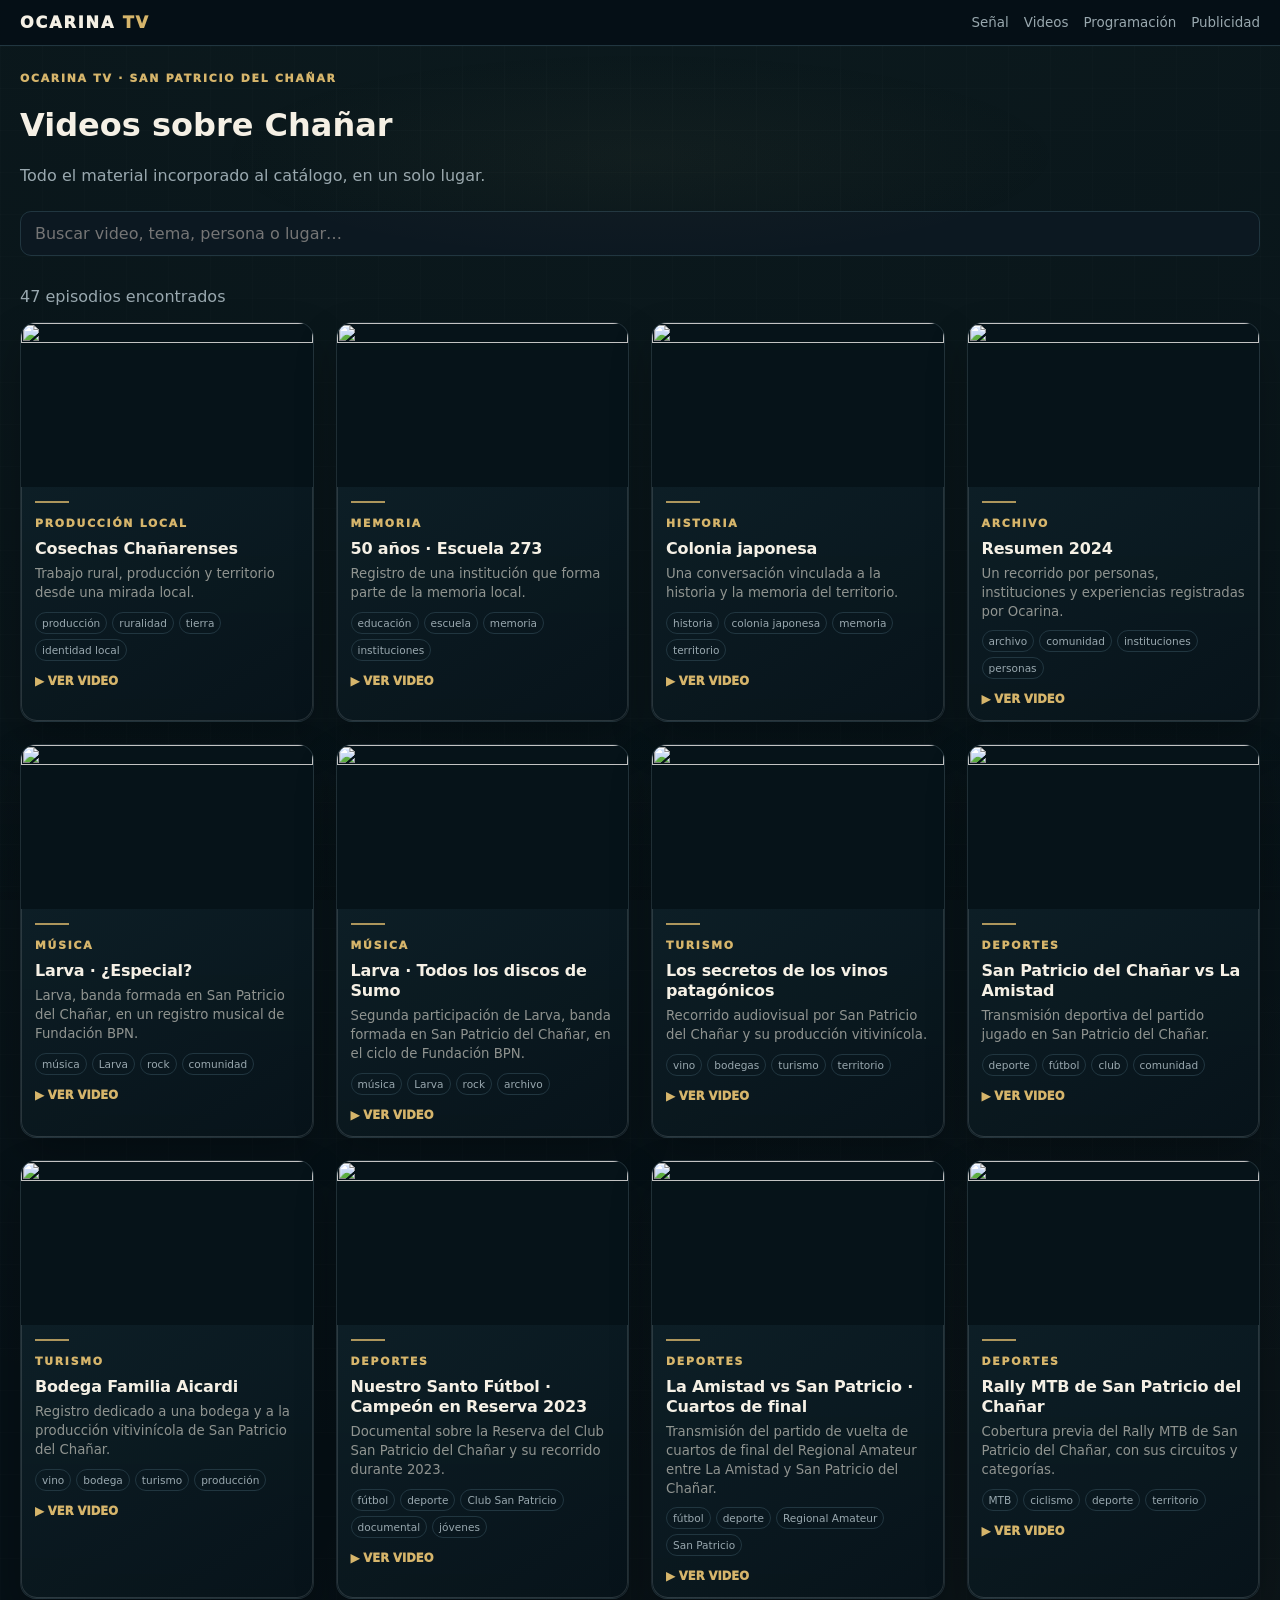
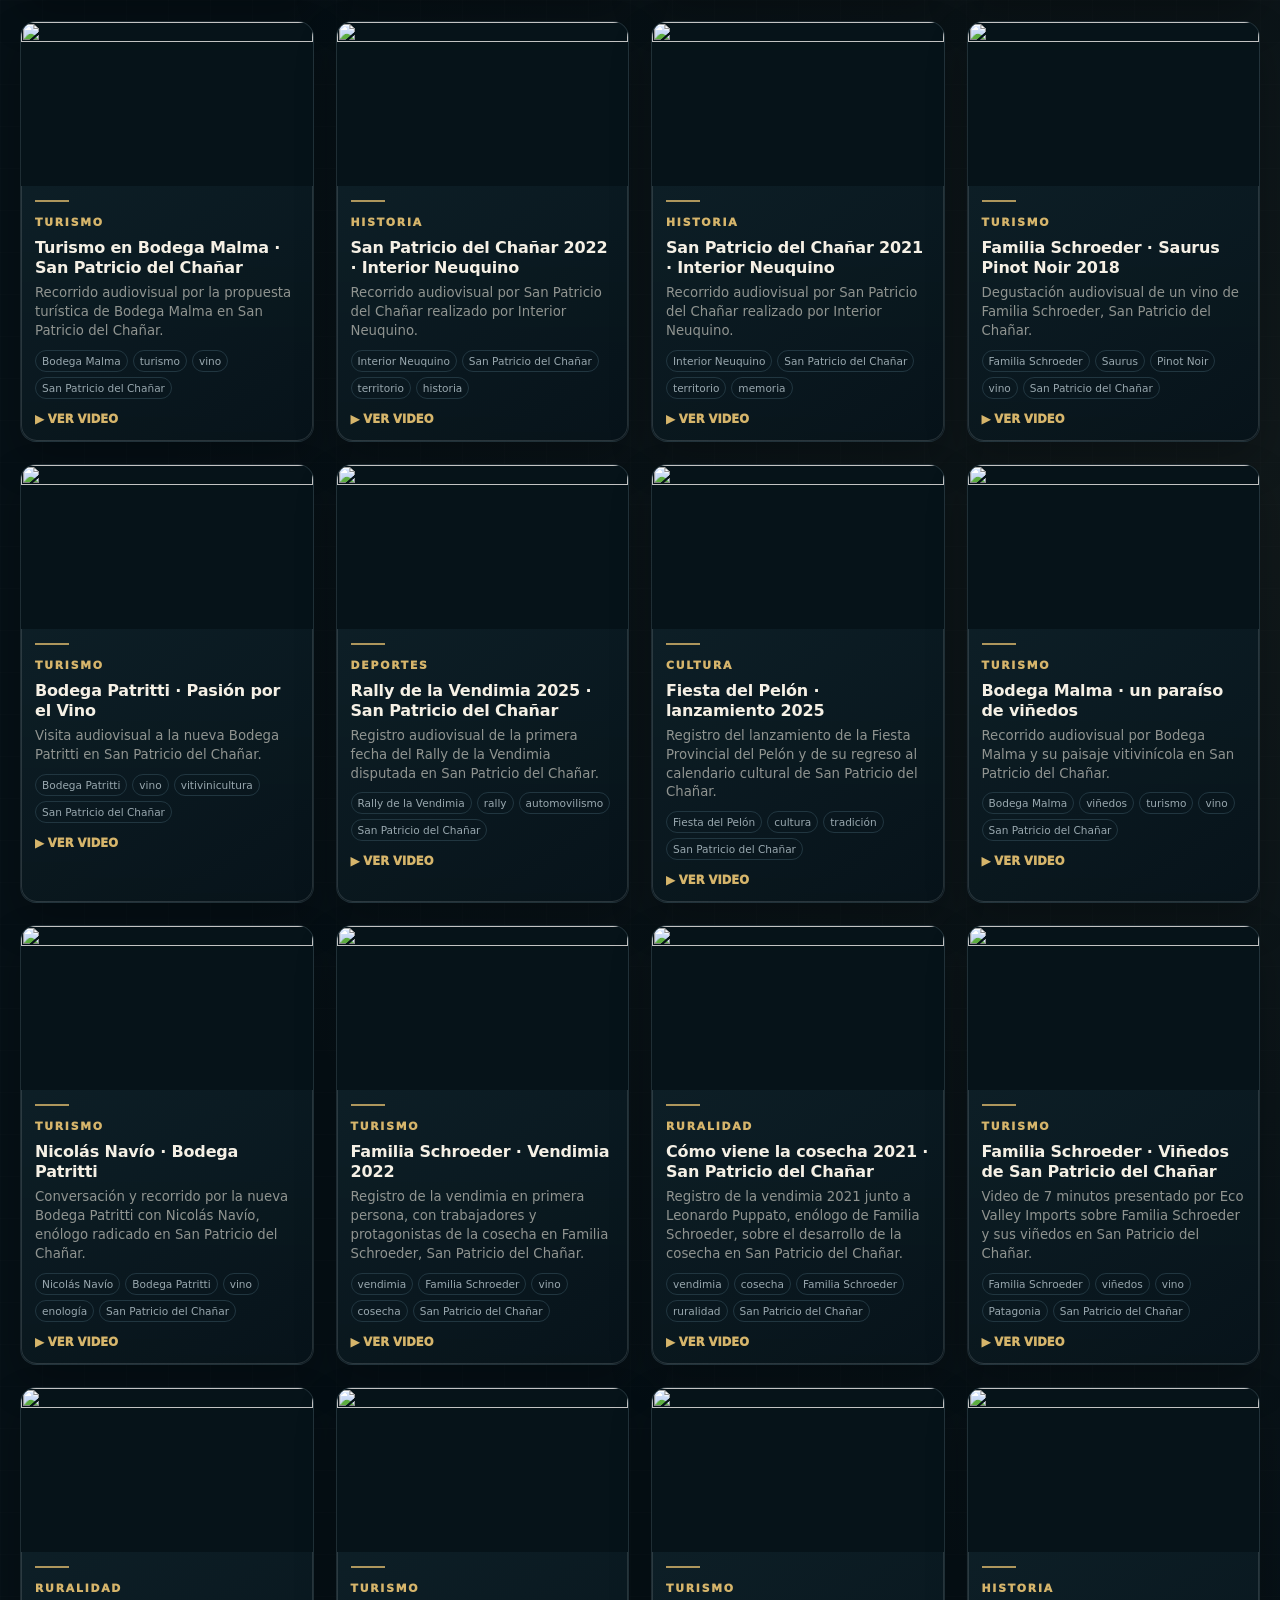
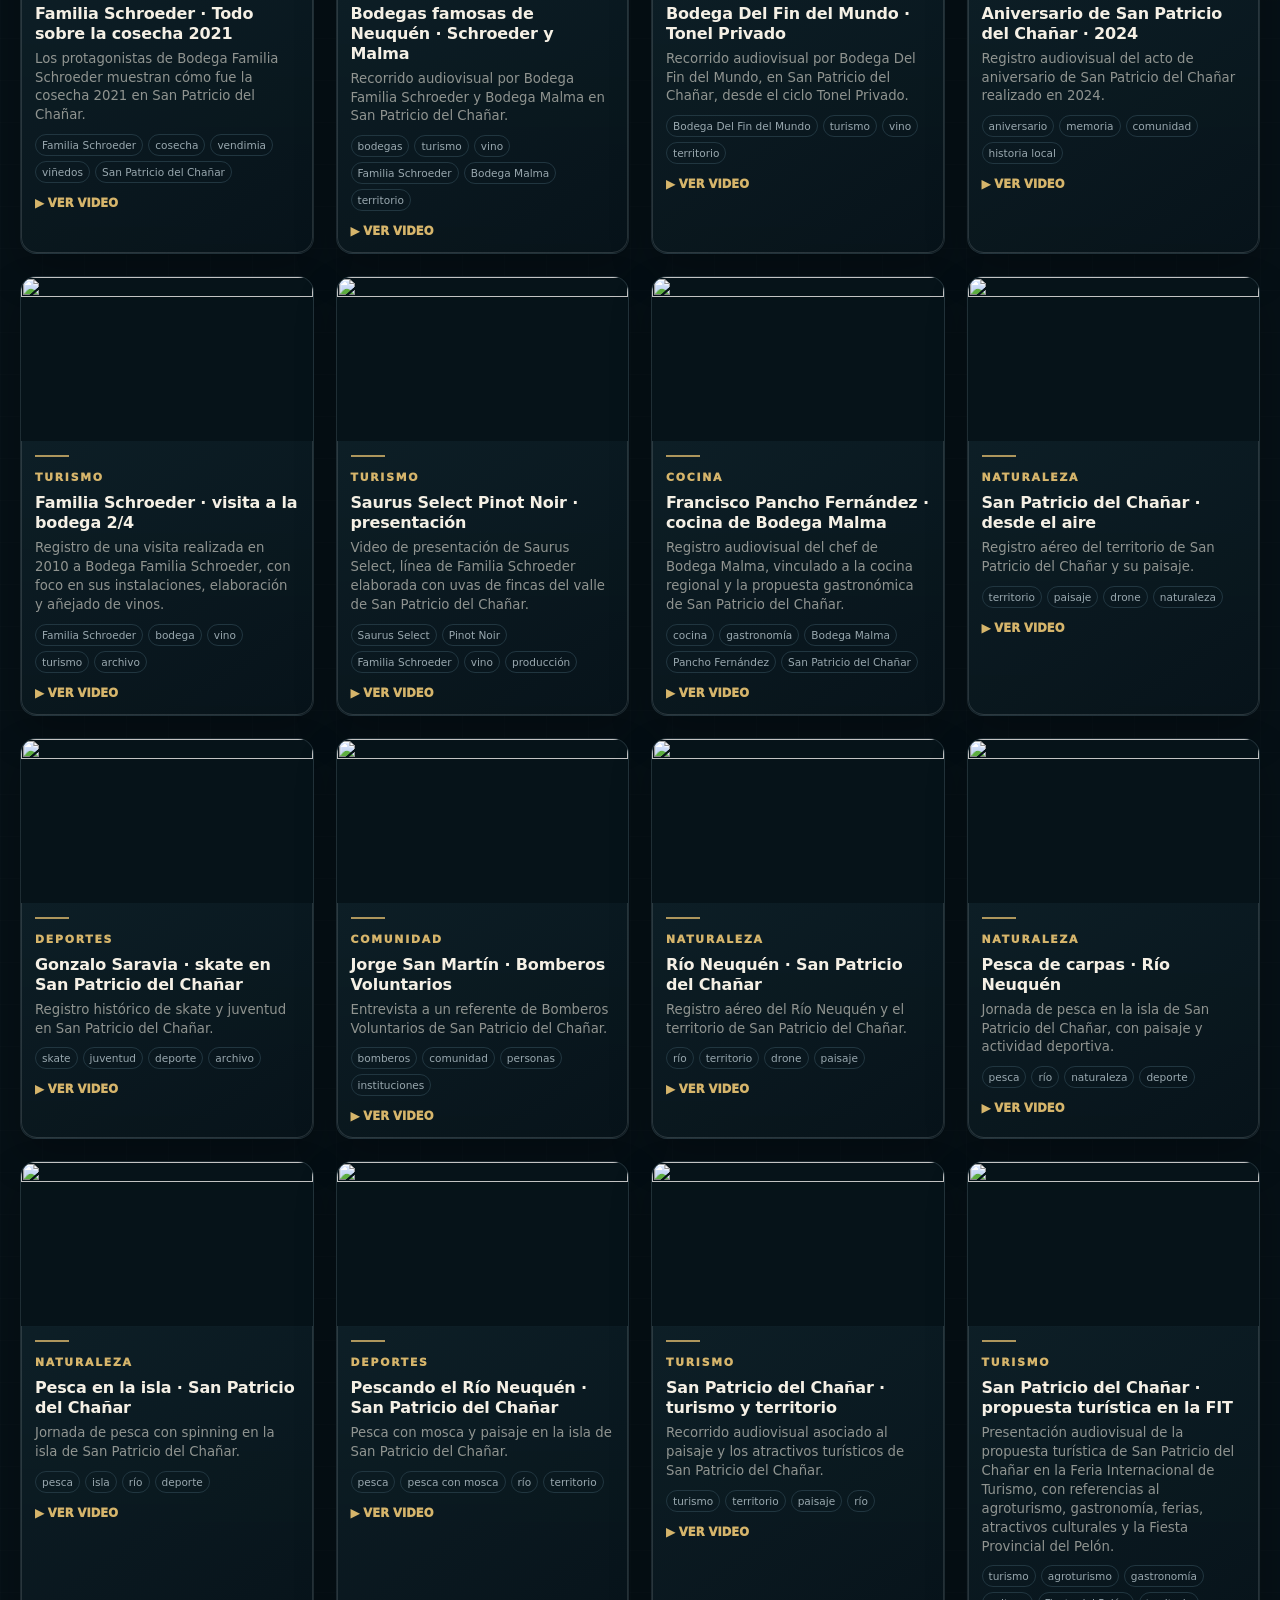
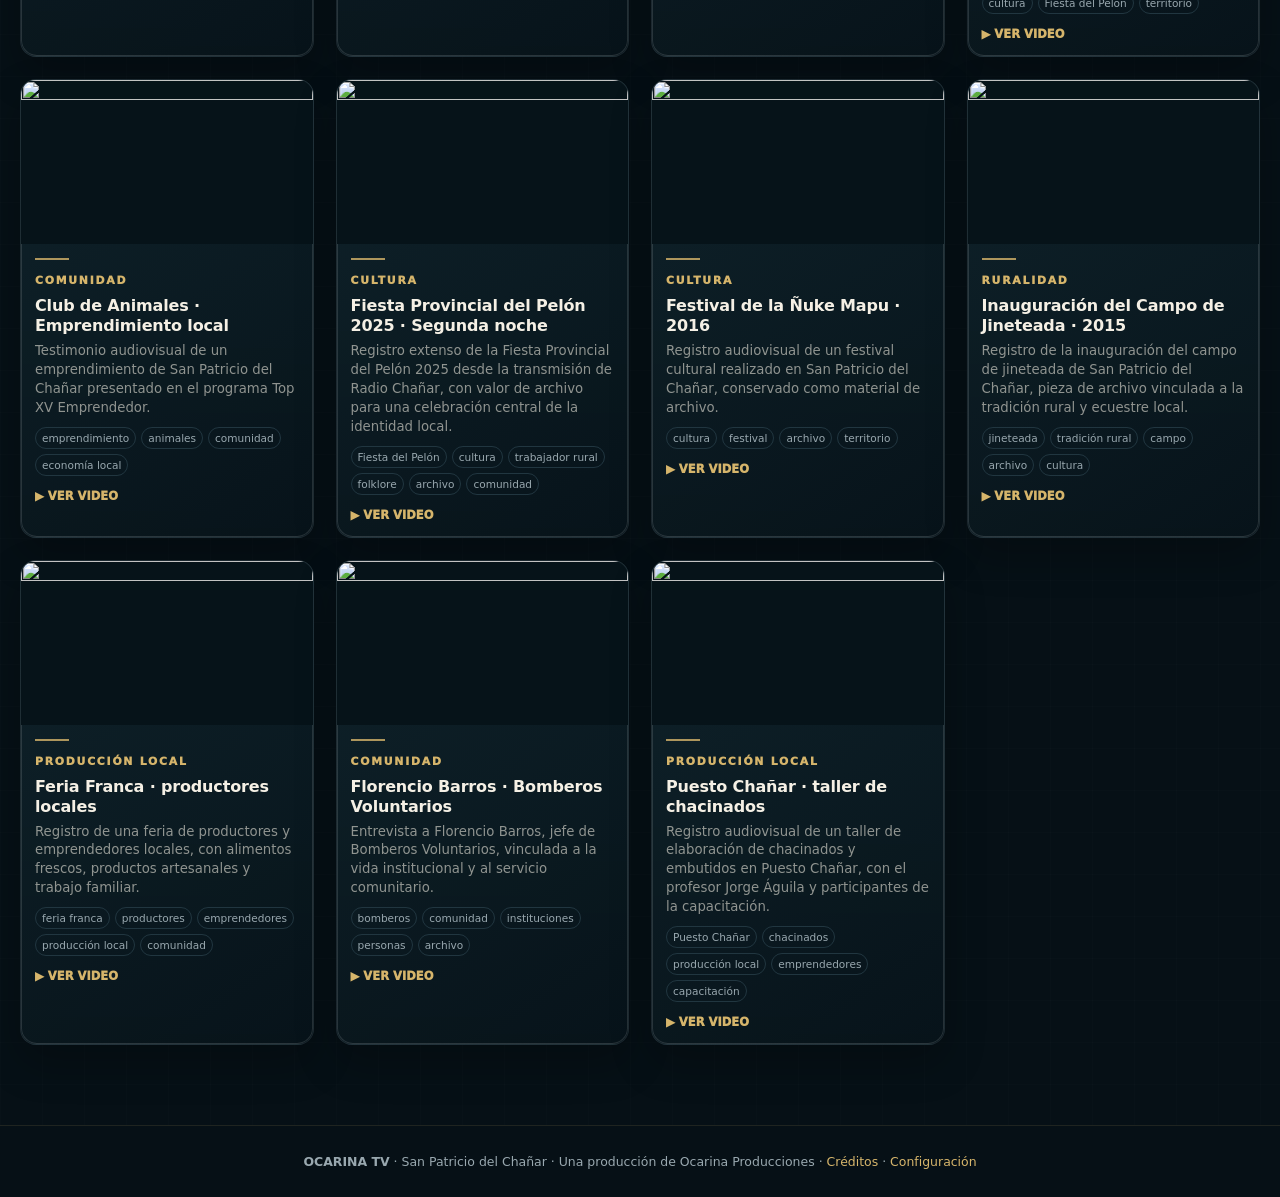
==== commit dd39362a: "Afinado de metadatos y enlaces compartibles" ====
--- a/archivo.html
+++ b/archivo.html
@@ -1 +1,31 @@
-<!doctype html><html lang="es"><head><meta charset="utf-8"><meta name="viewport" content="width=device-width,initial-scale=1"><meta name="theme-color" content="#061016"><link rel="stylesheet" href="css/styles.css"><link rel="manifest" href="manifest.webmanifest"><script>window.OTV_ARCHIVE_FALLBACK=[{"id":"cosechas-chanarenses","programaId":"chanar-rural","titulo":"Cosechas Chañarenses","descripcion":"Trabajo rural, producción y territorio.","categoria":"Producción local","tags":[],"territorio":"San Patricio del Chañar","protagonistas":[],"fecha":null,"duracion":null,"videoId":"hnZ0HWZPlOw","thumbnail":"https://img.youtube.com/vi/hnZ0HWZPlOw/hqdefault.jpg","fuentes":[{"tipo":"youtube","url":"https://www.youtube.com/watch?v=hnZ0HWZPlOw"}],"estado":"publicado"},{"id":"50-anos-escuela-273","programaId":"memoria-viva","titulo":"50 años · Escuela 273","descripcion":"Una institución de la memoria local.","categoria":"Memoria","tags":[],"territorio":"San Patricio del Chañar","protagonistas":[],"fecha":null,"duracion":null,"videoId":"xY9ppN2HM-s","thumbnail":"https://img.youtube.com/vi/xY9ppN2HM-s/hqdefault.jpg","fuentes":[{"tipo":"youtube","url":"https://www.youtube.com/watch?v=xY9ppN2HM-s"}],"estado":"publicado"},{"id":"colonia-japonesa","programaId":"historias-del-chanar","titulo":"Colonia japonesa","descripcion":"Historia y memoria del territorio.","categoria":"Historia","tags":[],"territorio":"San Patricio del Chañar","protagonistas":[],"fecha":null,"duracion":null,"videoId":"G8rbbeZMMVk","thumbnail":"https://img.youtube.com/vi/G8rbbeZMMVk/hqdefault.jpg","fuentes":[{"tipo":"youtube","url":"https://www.youtube.com/watch?v=G8rbbeZMMVk"}],"estado":"publicado"},{"id":"resumen-2024","programaId":"archivo-ocarina","titulo":"Resumen 2024","descripcion":"Personas, instituciones y experiencias de Chañar.","categoria":"Archivo","tags":[],"territorio":"San Patricio del Chañar","protagonistas":[],"fecha":null,"duracion":null,"videoId":"ruDP0Ur2wZ0","thumbnail":"https://img.youtube.com/vi/ruDP0Ur2wZ0/hqdefault.jpg","fuentes":[{"tipo":"youtube","url":"https://www.youtube.com/watch?v=ruDP0Ur2wZ0"}],"estado":"publicado"},{"id":"larva-musica-agradece","programaId":"escena-musical","titulo":"Larva · ¿Especial?","descripcion":"Banda formada en San Patricio del Chañar.","categoria":"Música","tags":[],"territorio":"San Patricio del Chañar","protagonistas":[],"fecha":null,"duracion":null,"videoId":"OCAnnknlDs8","thumbnail":"https://img.youtube.com/vi/OCAnnknlDs8/hqdefault.jpg","fuentes":[{"tipo":"youtube","url":"https://www.youtube.com/watch?v=OCAnnknlDs8"}],"estado":"publicado"},{"id":"larva-sumo","programaId":"escena-musical","titulo":"Larva · Todos los discos de Sumo","descripcion":"Registro musical de Larva.","categoria":"Música","tags":[],"territorio":"San Patricio del Chañar","protagonistas":[],"fecha":null,"duracion":null,"videoId":"GEtR6AH4-UI","thumbnail":"https://img.youtube.com/vi/GEtR6AH4-UI/hqdefault.jpg","fuentes":[{"tipo":"youtube","url":"https://www.youtube.com/watch?v=GEtR6AH4-UI"}],"estado":"publicado"},{"id":"vino-patagonico-lado-v","programaId":"rutas-y-paisajes","titulo":"Los secretos de los vinos patagónicos","descripcion":"Recorrido por Chañar y su producción vitivinícola.","categoria":"Turismo","tags":[],"territorio":"San Patricio del Chañar","protagonistas":[],"fecha":null,"duracion":null,"videoId":"dY0r3zmo4gA","thumbnail":"https://img.youtube.com/vi/dY0r3zmo4gA/hqdefault.jpg","fuentes":[{"tipo":"youtube","url":"https://www.youtube.com/watch?v=dY0r3zmo4gA"}],"estado":"publicado"},{"id":"san-patricio-la-amistad-2026","programaId":"deporte-de-aca","titulo":"San Patricio del Chañar vs La Amistad","descripcion":"Registro deportivo del club local.","categoria":"Deportes","tags":[],"territorio":"San Patricio del Chañar","protagonistas":[],"fecha":null,"duracion":null,"videoId":"Nro8kNW83D0","thumbnail":"https://img.youtube.com/vi/Nro8kNW83D0/hqdefault.jpg","fuentes":[{"tipo":"youtube","url":"https://www.youtube.com/watch?v=Nro8kNW83D0"}],"estado":"publicado"},{"id":"aicardi-pasion-vino","programaId":"rutas-y-paisajes","titulo":"Bodega Familia Aicardi","descripcion":"Producción vitivinícola de San Patricio del Chañar.","categoria":"Turismo","tags":[],"territorio":"San Patricio del Chañar","protagonistas":[],"fecha":null,"duracion":null,"videoId":"ystl-eJDwDM","thumbnail":"https://img.youtube.com/vi/ystl-eJDwDM/hqdefault.jpg","fuentes":[{"tipo":"youtube","url":"https://www.youtube.com/watch?v=ystl-eJDwDM"}],"estado":"publicado"},{"id":"nuestro-santo-futbol-reserva-2023","programaId":"deporte-de-aca","titulo":"Nuestro Santo Fútbol · Campeón en Reserva 2023","descripcion":"Documental sobre la Reserva del Club San Patricio.","categoria":"Deportes","tags":[],"territorio":"San Patricio del Chañar","protagonistas":[],"fecha":null,"duracion":null,"videoId":"QLLzkH4_tsE","thumbnail":"https://img.youtube.com/vi/QLLzkH4_tsE/hqdefault.jpg","fuentes":[{"tipo":"youtube","url":"https://www.youtube.com/watch?v=QLLzkH4_tsE"}],"estado":"publicado"}];</script><script defer src="js/settings.js?v=3.2"></script><script defer src="js/app.js?v=4.0"></script><title>Videos · OCARINA TV</title></head><body data-page="archive"><main id="app"><section class="archive-fallback"><div class="kicker">OCARINA TV · SAN PATRICIO DEL CHAÑAR</div><h1>Videos sobre Chañar</h1><p class="muted">Un archivo simple para encontrar videos relacionados con San Patricio del Chañar.</p><div class="grid"><article class="card"><img class="thumb" src="https://img.youtube.com/vi/hnZ0HWZPlOw/hqdefault.jpg" alt=""><div class="cardbody"><span class="tag">Producción local</span><h3>Cosechas Chañarenses</h3><p>Trabajo rural, producción y territorio.</p><a class="play" href="episodio.html?id=cosechas-chanarenses">▶ VER VIDEO</a></div></article><article class="card"><img class="thumb" src="https://img.youtube.com/vi/xY9ppN2HM-s/hqdefault.jpg" alt=""><div class="cardbody"><span class="tag">Memoria</span><h3>50 años · Escuela 273</h3><p>Una institución de la memoria local.</p><a class="play" href="episodio.html?id=50-anos-escuela-273">▶ VER VIDEO</a></div></article><article class="card"><img class="thumb" src="https://img.youtube.com/vi/G8rbbeZMMVk/hqdefault.jpg" alt=""><div class="cardbody"><span class="tag">Historia</span><h3>Colonia japonesa</h3><p>Historia y memoria del territorio.</p><a class="play" href="episodio.html?id=colonia-japonesa">▶ VER VIDEO</a></div></article><article class="card"><img class="thumb" src="https://img.youtube.com/vi/ruDP0Ur2wZ0/hqdefault.jpg" alt=""><div class="cardbody"><span class="tag">Archivo</span><h3>Resumen 2024</h3><p>Personas, instituciones y experiencias de Chañar.</p><a class="play" href="episodio.html?id=resumen-2024">▶ VER VIDEO</a></div></article><article class="card"><img class="thumb" src="https://img.youtube.com/vi/OCAnnknlDs8/hqdefault.jpg" alt=""><div class="cardbody"><span class="tag">Música</span><h3>Larva · ¿Especial?</h3><p>Banda formada en San Patricio del Chañar.</p><a class="play" href="episodio.html?id=larva-musica-agradece">▶ VER VIDEO</a></div></article><article class="card"><img class="thumb" src="https://img.youtube.com/vi/GEtR6AH4-UI/hqdefault.jpg" alt=""><div class="cardbody"><span class="tag">Música</span><h3>Larva · Todos los discos de Sumo</h3><p>Registro musical de Larva.</p><a class="play" href="episodio.html?id=larva-sumo">▶ VER VIDEO</a></div></article><article class="card"><img class="thumb" src="https://img.youtube.com/vi/dY0r3zmo4gA/hqdefault.jpg" alt=""><div class="cardbody"><span class="tag">Turismo</span><h3>Los secretos de los vinos patagónicos</h3><p>Recorrido por Chañar y su producción vitivinícola.</p><a class="play" href="episodio.html?id=vino-patagonico-lado-v">▶ VER VIDEO</a></div></article><article class="card"><img class="thumb" src="https://img.youtube.com/vi/Nro8kNW83D0/hqdefault.jpg" alt=""><div class="cardbody"><span class="tag">Deportes</span><h3>San Patricio del Chañar vs La Amistad</h3><p>Registro deportivo del club local.</p><a class="play" href="episodio.html?id=san-patricio-la-amistad-2026">▶ VER VIDEO</a></div></article><article class="card"><img class="thumb" src="https://img.youtube.com/vi/ystl-eJDwDM/hqdefault.jpg" alt=""><div class="cardbody"><span class="tag">Turismo</span><h3>Bodega Familia Aicardi</h3><p>Producción vitivinícola de San Patricio del Chañar.</p><a class="play" href="episodio.html?id=aicardi-pasion-vino">▶ VER VIDEO</a></div></article><article class="card"><img class="thumb" src="https://img.youtube.com/vi/QLLzkH4_tsE/hqdefault.jpg" alt=""><div class="cardbody"><span class="tag">Deportes</span><h3>Nuestro Santo Fútbol · Campeón en Reserva 2023</h3><p>Documental sobre la Reserva del Club San Patricio.</p><a class="play" href="episodio.html?id=nuestro-santo-futbol-reserva-2023">▶ VER VIDEO</a></div></article></div></section></main></body></html>+<!doctype html><html lang="es"><head>
+<meta charset="utf-8">
+<meta name="viewport" content="width=device-width,initial-scale=1">
+<meta name="description" content="Archivo audiovisual de San Patricio del Chañar: historias, memoria, cultura, producción, deporte y territorio.">
+<meta name="author" content="Ocarina Producciones">
+<meta name="application-name" content="OCARINA TV">
+<meta name="theme-color" content="#061016">
+<link rel="canonical" href="https://eliasmartinezcultural-glitch.github.io/OCARINA-TV/archivo.html">
+<meta property="og:type" content="website">
+<meta property="og:site_name" content="OCARINA TV">
+<meta property="og:locale" content="es_AR">
+<meta property="og:title" content="Videos · OCARINA TV">
+<meta property="og:description" content="Archivo audiovisual de San Patricio del Chañar: historias, memoria, cultura, producción, deporte y territorio.">
+<meta property="og:url" content="https://eliasmartinezcultural-glitch.github.io/OCARINA-TV/archivo.html">
+<meta property="og:image" content="https://img.youtube.com/vi/ruDP0Ur2wZ0/hqdefault.jpg">
+<meta property="og:image:secure_url" content="https://img.youtube.com/vi/ruDP0Ur2wZ0/hqdefault.jpg">
+<meta property="og:image:type" content="image/jpeg">
+<meta property="og:image:width" content="480">
+<meta property="og:image:height" content="360">
+<meta property="og:image:alt" content="OCARINA TV · San Patricio del Chañar">
+<meta name="twitter:card" content="summary_large_image">
+<meta name="twitter:title" content="Videos · OCARINA TV">
+<meta name="twitter:description" content="Archivo audiovisual de San Patricio del Chañar: historias, memoria, cultura, producción, deporte y territorio.">
+<meta name="twitter:image" content="https://img.youtube.com/vi/ruDP0Ur2wZ0/hqdefault.jpg">
+<link rel="stylesheet" href="css/styles.css">
+<link rel="manifest" href="manifest.webmanifest">
+<script>window.OTV_ARCHIVE_FALLBACK=[{"id":"cosechas-chanarenses","programaId":"chanar-rural","titulo":"Cosechas Chañarenses","descripcion":"Trabajo rural, producción y territorio.","categoria":"Producción local","tags":[],"territorio":"San Patricio del Chañar","protagonistas":[],"fecha":null,"duracion":null,"videoId":"hnZ0HWZPlOw","thumbnail":"https://img.youtube.com/vi/hnZ0HWZPlOw/hqdefault.jpg","fuentes":[{"tipo":"youtube","url":"https://www.youtube.com/watch?v=hnZ0HWZPlOw"}],"estado":"publicado"},{"id":"50-anos-escuela-273","programaId":"memoria-viva","titulo":"50 años · Escuela 273","descripcion":"Una institución de la memoria local.","categoria":"Memoria","tags":[],"territorio":"San Patricio del Chañar","protagonistas":[],"fecha":null,"duracion":null,"videoId":"xY9ppN2HM-s","thumbnail":"https://img.youtube.com/vi/xY9ppN2HM-s/hqdefault.jpg","fuentes":[{"tipo":"youtube","url":"https://www.youtube.com/watch?v=xY9ppN2HM-s"}],"estado":"publicado"},{"id":"colonia-japonesa","programaId":"historias-del-chanar","titulo":"Colonia japonesa","descripcion":"Historia y memoria del territorio.","categoria":"Historia","tags":[],"territorio":"San Patricio del Chañar","protagonistas":[],"fecha":null,"duracion":null,"videoId":"G8rbbeZMMVk","thumbnail":"https://img.youtube.com/vi/G8rbbeZMMVk/hqdefault.jpg","fuentes":[{"tipo":"youtube","url":"https://www.youtube.com/watch?v=G8rbbeZMMVk"}],"estado":"publicado"},{"id":"resumen-2024","programaId":"archivo-ocarina","titulo":"Resumen 2024","descripcion":"Personas, instituciones y experiencias de Chañar.","categoria":"Archivo","tags":[],"territorio":"San Patricio del Chañar","protagonistas":[],"fecha":null,"duracion":null,"videoId":"ruDP0Ur2wZ0","thumbnail":"https://img.youtube.com/vi/ruDP0Ur2wZ0/hqdefault.jpg","fuentes":[{"tipo":"youtube","url":"https://www.youtube.com/watch?v=ruDP0Ur2wZ0"}],"estado":"publicado"},{"id":"larva-musica-agradece","programaId":"escena-musical","titulo":"Larva · ¿Especial?","descripcion":"Banda formada en San Patricio del Chañar.","categoria":"Música","tags":[],"territorio":"San Patricio del Chañar","protagonistas":[],"fecha":null,"duracion":null,"videoId":"OCAnnknlDs8","thumbnail":"https://img.youtube.com/vi/OCAnnknlDs8/hqdefault.jpg","fuentes":[{"tipo":"youtube","url":"https://www.youtube.com/watch?v=OCAnnknlDs8"}],"estado":"publicado"},{"id":"larva-sumo","programaId":"escena-musical","titulo":"Larva · Todos los discos de Sumo","descripcion":"Registro musical de Larva.","categoria":"Música","tags":[],"territorio":"San Patricio del Chañar","protagonistas":[],"fecha":null,"duracion":null,"videoId":"GEtR6AH4-UI","thumbnail":"https://img.youtube.com/vi/GEtR6AH4-UI/hqdefault.jpg","fuentes":[{"tipo":"youtube","url":"https://www.youtube.com/watch?v=GEtR6AH4-UI"}],"estado":"publicado"},{"id":"vino-patagonico-lado-v","programaId":"rutas-y-paisajes","titulo":"Los secretos de los vinos patagónicos","descripcion":"Recorrido por Chañar y su producción vitivinícola.","categoria":"Turismo","tags":[],"territorio":"San Patricio del Chañar","protagonistas":[],"fecha":null,"duracion":null,"videoId":"dY0r3zmo4gA","thumbnail":"https://img.youtube.com/vi/dY0r3zmo4gA/hqdefault.jpg","fuentes":[{"tipo":"youtube","url":"https://www.youtube.com/watch?v=dY0r3zmo4gA"}],"estado":"publicado"},{"id":"san-patricio-la-amistad-2026","programaId":"deporte-de-aca","titulo":"San Patricio del Chañar vs La Amistad","descripcion":"Registro deportivo del club local.","categoria":"Deportes","tags":[],"territorio":"San Patricio del Chañar","protagonistas":[],"fecha":null,"duracion":null,"videoId":"Nro8kNW83D0","thumbnail":"https://img.youtube.com/vi/Nro8kNW83D0/hqdefault.jpg","fuentes":[{"tipo":"youtube","url":"https://www.youtube.com/watch?v=Nro8kNW83D0"}],"estado":"publicado"},{"id":"aicardi-pasion-vino","programaId":"rutas-y-paisajes","titulo":"Bodega Familia Aicardi","descripcion":"Producción vitivinícola de San Patricio del Chañar.","categoria":"Turismo","tags":[],"territorio":"San Patricio del Chañar","protagonistas":[],"fecha":null,"duracion":null,"videoId":"ystl-eJDwDM","thumbnail":"https://img.youtube.com/vi/ystl-eJDwDM/hqdefault.jpg","fuentes":[{"tipo":"youtube","url":"https://www.youtube.com/watch?v=ystl-eJDwDM"}],"estado":"publicado"},{"id":"nuestro-santo-futbol-reserva-2023","programaId":"deporte-de-aca","titulo":"Nuestro Santo Fútbol · Campeón en Reserva 2023","descripcion":"Documental sobre la Reserva del Club San Patricio.","categoria":"Deportes","tags":[],"territorio":"San Patricio del Chañar","protagonistas":[],"fecha":null,"duracion":null,"videoId":"QLLzkH4_tsE","thumbnail":"https://img.youtube.com/vi/QLLzkH4_tsE/hqdefault.jpg","fuentes":[{"tipo":"youtube","url":"https://www.youtube.com/watch?v=QLLzkH4_tsE"}],"estado":"publicado"}];</script>
+<script defer src="js/settings.js?v=3.2"></script>
+<script defer src="js/app.js?v=4.0"></script>
+<title>Videos · OCARINA TV</title>
+</head><body data-page="archive"><main id="app"><section class="archive-fallback"><div class="kicker">OCARINA TV · SAN PATRICIO DEL CHAÑAR</div><h1>Videos sobre Chañar</h1><p class="muted">Un archivo simple para encontrar videos relacionados con San Patricio del Chañar.</p><div class="grid"><article class="card"><img class="thumb" src="https://img.youtube.com/vi/hnZ0HWZPlOw/hqdefault.jpg" alt=""><div class="cardbody"><span class="tag">Producción local</span><h3>Cosechas Chañarenses</h3><p>Trabajo rural, producción y territorio.</p><a class="play" href="episodio.html?id=cosechas-chanarenses">▶ VER VIDEO</a></div></article><article class="card"><img class="thumb" src="https://img.youtube.com/vi/xY9ppN2HM-s/hqdefault.jpg" alt=""><div class="cardbody"><span class="tag">Memoria</span><h3>50 años · Escuela 273</h3><p>Una institución de la memoria local.</p><a class="play" href="episodio.html?id=50-anos-escuela-273">▶ VER VIDEO</a></div></article><article class="card"><img class="thumb" src="https://img.youtube.com/vi/G8rbbeZMMVk/hqdefault.jpg" alt=""><div class="cardbody"><span class="tag">Historia</span><h3>Colonia japonesa</h3><p>Historia y memoria del territorio.</p><a class="play" href="episodio.html?id=colonia-japonesa">▶ VER VIDEO</a></div></article><article class="card"><img class="thumb" src="https://img.youtube.com/vi/ruDP0Ur2wZ0/hqdefault.jpg" alt=""><div class="cardbody"><span class="tag">Archivo</span><h3>Resumen 2024</h3><p>Personas, instituciones y experiencias de Chañar.</p><a class="play" href="episodio.html?id=resumen-2024">▶ VER VIDEO</a></div></article><article class="card"><img class="thumb" src="https://img.youtube.com/vi/OCAnnknlDs8/hqdefault.jpg" alt=""><div class="cardbody"><span class="tag">Música</span><h3>Larva · ¿Especial?</h3><p>Banda formada en San Patricio del Chañar.</p><a class="play" href="episodio.html?id=larva-musica-agradece">▶ VER VIDEO</a></div></article><article class="card"><img class="thumb" src="https://img.youtube.com/vi/GEtR6AH4-UI/hqdefault.jpg" alt=""><div class="cardbody"><span class="tag">Música</span><h3>Larva · Todos los discos de Sumo</h3><p>Registro musical de Larva.</p><a class="play" href="episodio.html?id=larva-sumo">▶ VER VIDEO</a></div></article><article class="card"><img class="thumb" src="https://img.youtube.com/vi/dY0r3zmo4gA/hqdefault.jpg" alt=""><div class="cardbody"><span class="tag">Turismo</span><h3>Los secretos de los vinos patagónicos</h3><p>Recorrido por Chañar y su producción vitivinícola.</p><a class="play" href="episodio.html?id=vino-patagonico-lado-v">▶ VER VIDEO</a></div></article><article class="card"><img class="thumb" src="https://img.youtube.com/vi/Nro8kNW83D0/hqdefault.jpg" alt=""><div class="cardbody"><span class="tag">Deportes</span><h3>San Patricio del Chañar vs La Amistad</h3><p>Registro deportivo del club local.</p><a class="play" href="episodio.html?id=san-patricio-la-amistad-2026">▶ VER VIDEO</a></div></article><article class="card"><img class="thumb" src="https://img.youtube.com/vi/ystl-eJDwDM/hqdefault.jpg" alt=""><div class="cardbody"><span class="tag">Turismo</span><h3>Bodega Familia Aicardi</h3><p>Producción vitivinícola de San Patricio del Chañar.</p><a class="play" href="episodio.html?id=aicardi-pasion-vino">▶ VER VIDEO</a></div></article><article class="card"><img class="thumb" src="https://img.youtube.com/vi/QLLzkH4_tsE/hqdefault.jpg" alt=""><div class="cardbody"><span class="tag">Deportes</span><h3>Nuestro Santo Fútbol · Campeón en Reserva 2023</h3><p>Documental sobre la Reserva del Club San Patricio.</p><a class="play" href="episodio.html?id=nuestro-santo-futbol-reserva-2023">▶ VER VIDEO</a></div></article></div></section></main></body></html>
--- a/css/styles.css
+++ b/css/styles.css
@@ -43,3 +43,266 @@
 .category-tile b{font-size:1rem;letter-spacing:.01em}.category-tile span{position:absolute;top:12px;left:13px}.category-tile .category-count{margin-top:3px}.category-tile:hover{transform:translateY(-3px);border-color:var(--gold)}
 @media(max-width:760px){.tv-hero{grid-template-columns:1fr}.now-panel{order:2}.player-title h2{font-size:1.05rem}.controls{gap:7px}.control{min-width:44px;min-height:44px}.volume{display:none}.category-rail{grid-template-columns:1fr 1fr}.category-tile{min-height:105px}.grid{grid-template-columns:1fr 1fr!important}}
 @media(max-width:460px){header .nav{padding:11px 13px}.brand{font-size:.9rem}.nav nav{gap:6px}.nav nav a{padding:8px 7px;font-size:.65rem}.screen-head{font-size:.62rem}.tv-player{border-radius:10px}.now-panel{padding:17px}.now-panel h1{font-size:1.7rem}.category-rail{grid-template-columns:1fr 1fr;gap:7px}.category-tile{min-height:96px;padding:11px}.category-tile b{font-size:.88rem}.category-count{font-size:.58rem}.grid{grid-template-columns:1fr!important}.section{padding-left:13px;padding-right:13px}.sectionhead h2{font-size:1.15rem}.big-action{min-height:48px}.choose-action{min-height:46px;display:flex;align-items:center;justify-content:center}}
+
+/* DECORACION V1 · SIN CAMBIAR ESTRUCTURA NI FUNCIONES */
+:root{--otv-glow:rgba(214,181,107,.14);--otv-glow2:rgba(114,199,160,.10)}
+body{background:radial-gradient(circle at 50% -10%,rgba(114,199,160,.07),transparent 32%),radial-gradient(circle at 100% 35%,rgba(214,181,107,.05),transparent 28%),#061016}
+main{background-image:linear-gradient(rgba(255,255,255,.012) 1px,transparent 1px),linear-gradient(90deg,rgba(255,255,255,.012) 1px,transparent 1px);background-size:42px 42px}
+.tv-hero{position:relative}.tv-hero:before{content:"";position:absolute;inset:-18px -10px;background:radial-gradient(circle at 25% 10%,var(--otv-glow),transparent 30%),radial-gradient(circle at 85% 80%,var(--otv-glow2),transparent 28%);pointer-events:none;z-index:-1}
+.tv-player{box-shadow:0 24px 70px rgba(0,0,0,.42),0 0 0 1px rgba(214,181,107,.07)}
+.now-panel{box-shadow:0 18px 50px rgba(0,0,0,.28)}
+.sectionhead{border-bottom-color:rgba(214,181,107,.16)}
+.category-tile{background:linear-gradient(145deg,rgba(18,43,52,.96),rgba(7,19,25,.98))!important;box-shadow:inset 0 1px 0 rgba(255,255,255,.035),0 12px 30px rgba(0,0,0,.18)}
+.category-tile:after{background:radial-gradient(circle at 80% 18%,rgba(214,181,107,.2),transparent 35%),radial-gradient(circle at 15% 90%,rgba(114,199,160,.12),transparent 40%)}
+.category-tile span{font-size:1.15rem;filter:drop-shadow(0 3px 8px rgba(0,0,0,.45))}
+.category-rail a:nth-child(1) span:before{content:"◷"}.category-rail a:nth-child(2) span:before{content:"✦"}.category-rail a:nth-child(3) span:before{content:"⌁"}.category-rail a:nth-child(4) span:before{content:"♫"}.category-rail a:nth-child(5) span:before{content:"◉"}.category-rail a:nth-child(6) span:before{content:"⌂"}.category-rail a:nth-child(7) span:before{content:"✣"}.category-rail a:nth-child(8) span:before{content:"◎"}.category-rail a:nth-child(9) span:before{content:"◇"}
+.grid .card,.archive-fallback .card{overflow:hidden;box-shadow:0 12px 30px rgba(0,0,0,.18);transition:transform .18s ease,border-color .18s ease,box-shadow .18s ease}.grid .card:hover,.archive-fallback .card:hover{transform:translateY(-3px);box-shadow:0 18px 42px rgba(0,0,0,.28)}
+.simple-note{box-shadow:inset 0 1px 0 rgba(255,255,255,.025),0 16px 38px rgba(0,0,0,.18)}
+.ad-slot,.sponsor-slot{box-shadow:0 10px 28px rgba(0,0,0,.16)}
+@media(max-width:460px){main{background-size:34px 34px}.tv-hero:before{inset:-8px}.category-tile span{font-size:1rem}}
+
+/* DECORACION CONTINUA · SOLO VISUAL */
+.sectionhead h2{letter-spacing:-.025em}.sectionhead h2:after{content:"";display:inline-block;width:28px;height:2px;margin-left:10px;vertical-align:middle;background:linear-gradient(90deg,var(--gold),transparent);opacity:.65}
+.tv-player{position:relative;overflow:hidden}.tv-player:after{content:"";position:absolute;inset:0;pointer-events:none;background:linear-gradient(180deg,rgba(255,255,255,.025),transparent 16%,transparent 82%,rgba(0,0,0,.18));mix-blend-mode:screen}
+.category-tile{backdrop-filter:blur(5px);-webkit-backdrop-filter:blur(5px)}
+.category-tile b,.category-tile .category-count{position:relative;z-index:2}.category-tile:hover{box-shadow:0 16px 36px rgba(0,0,0,.3),inset 0 1px 0 rgba(255,255,255,.05)}
+.grid .card img,.archive-fallback .card img{display:block;width:100%;aspect-ratio:16/9;object-fit:cover;filter:saturate(.9) contrast(1.04);transition:transform .35s ease,filter .35s ease}.grid .card:hover img,.archive-fallback .card:hover img{transform:scale(1.025);filter:saturate(1) contrast(1.06)}
+.sponsor-slot img,.ad-image{filter:saturate(.88) brightness(.96);transition:filter .2s ease,transform .2s ease}.sponsor-slot:hover img,.ad-slot:hover .ad-image{filter:saturate(1) brightness(1);transform:scale(1.01)}
+footer{border-top-color:rgba(214,181,107,.12)}
+@media(max-width:760px){.tv-player:after{background:linear-gradient(180deg,rgba(255,255,255,.018),transparent 20%,transparent 78%,rgba(0,0,0,.16))}.sectionhead h2:after{width:18px;margin-left:7px}}
+
+/* DECORACION DE CATEGORIAS · SOLO CSS */
+.category-rail a:nth-child(1){background:linear-gradient(145deg,#1b2b31,#09151b)!important}.category-rail a:nth-child(2){background:linear-gradient(145deg,#263126,#0b1715)!important}.category-rail a:nth-child(3){background:linear-gradient(145deg,#23302f,#0a171b)!important}.category-rail a:nth-child(4){background:linear-gradient(145deg,#292536,#10101c)!important}.category-rail a:nth-child(5){background:linear-gradient(145deg,#29352d,#0b1714)!important}.category-rail a:nth-child(6){background:linear-gradient(145deg,#29342c,#101914)!important}.category-rail a:nth-child(7){background:linear-gradient(145deg,#3a3025,#17120c)!important}.category-rail a:nth-child(8){background:linear-gradient(145deg,#263336,#0a1519)!important}.category-rail a:nth-child(9){background:linear-gradient(145deg,#23312f,#091718)!important}
+.category-rail a{min-height:126px!important}.category-rail a:before{opacity:.2!important}.category-rail a:after{opacity:.75!important}
+.card{border-color:rgba(255,255,255,.08)!important;background:linear-gradient(180deg,rgba(17,37,48,.96),rgba(8,18,24,.98))!important}.card h3{letter-spacing:-.015em}.card .meta{color:#b9b5aa}
+.ad-slot{border-color:rgba(214,181,107,.14)!important;background:linear-gradient(145deg,rgba(25,31,30,.9),rgba(8,17,22,.96))!important}
+
+/* DECORACION AUDIOVISUAL · HORIZONTAL FIRST */
+.grid .card,.archive-fallback .card{background:linear-gradient(145deg,#10232b,#08151c)!important;border-radius:14px}.grid .card img,.archive-fallback .card img{aspect-ratio:16/9;object-fit:cover;background:#050b0f}
+.card:has(img){position:relative}.card:has(img):before{content:"";position:absolute;top:10px;right:10px;z-index:3;padding:4px 7px;border:1px solid rgba(255,255,255,.14);border-radius:999px;background:rgba(4,10,13,.72);color:rgba(245,240,229,.78);font-size:.55rem;font-weight:900;letter-spacing:.08em;content:"16:9"}
+.section{position:relative}.section:before{content:"";position:absolute;left:13px;right:13px;top:0;height:1px;background:linear-gradient(90deg,rgba(214,181,107,.12),transparent 55%);pointer-events:none}
+@media(max-width:460px){.card:has(img):before{top:7px;right:7px;font-size:.5rem}.grid .card img,.archive-fallback .card img{aspect-ratio:16/9}}
+
+/* CATEGORIAS AUDIOVISUALES · IMAGENES EXISTENTES · SOLO DECORACION */
+.category-rail a:nth-child(1){background-image:linear-gradient(180deg,rgba(5,12,16,.22),rgba(5,12,16,.92)),url("https://img.youtube.com/vi/9mjA4bUGGzM/hqdefault.jpg")!important;background-size:cover;background-position:center}
+.category-rail a:nth-child(2){background-image:linear-gradient(180deg,rgba(5,12,16,.18),rgba(5,12,16,.94)),url("https://img.youtube.com/vi/xY9ppN2HM-s/hqdefault.jpg")!important;background-size:cover;background-position:center}
+.category-rail a:nth-child(3){background-image:linear-gradient(180deg,rgba(5,12,16,.18),rgba(5,12,16,.94)),url("https://img.youtube.com/vi/ystl-eJDwDM/hqdefault.jpg")!important;background-size:cover;background-position:center}
+.category-rail a:nth-child(4){background-image:linear-gradient(180deg,rgba(5,12,16,.18),rgba(5,12,16,.94)),url("https://img.youtube.com/vi/OCAnnknlDs8/hqdefault.jpg")!important;background-size:cover;background-position:center}
+.category-rail a:nth-child(5){background-image:linear-gradient(180deg,rgba(5,12,16,.18),rgba(5,12,16,.94)),url("https://img.youtube.com/vi/gVGu_ledBQI/hqdefault.jpg")!important;background-size:cover;background-position:center}
+.category-rail a:nth-child(6){background-image:linear-gradient(180deg,rgba(5,12,16,.18),rgba(5,12,16,.94)),url("https://img.youtube.com/vi/hnZ0HWZPlOw/hqdefault.jpg")!important;background-size:cover;background-position:center}
+.category-rail a:nth-child(7){background-image:linear-gradient(180deg,rgba(5,12,16,.18),rgba(5,12,16,.94)),url("https://img.youtube.com/vi/dY0r3zmo4gA/hqdefault.jpg")!important;background-size:cover;background-position:center}
+.category-rail a:nth-child(8){background-image:linear-gradient(180deg,rgba(5,12,16,.18),rgba(5,12,16,.94)),url("https://img.youtube.com/vi/OCAnnknlDs8/hqdefault.jpg")!important;background-size:cover;background-position:center}
+.category-rail a:nth-child(9){background-image:linear-gradient(180deg,rgba(5,12,16,.18),rgba(5,12,16,.94)),url("https://img.youtube.com/vi/9mjA4bUGGzM/hqdefault.jpg")!important;background-size:cover;background-position:center}
+.category-rail a:before{background:linear-gradient(180deg,rgba(3,9,12,.08),rgba(3,9,12,.84))!important}
+
+/* ATMOSFERA DE ARCHIVO · SOLO DECORACION */
+main:after{content:"";position:fixed;inset:auto 0 0;height:180px;pointer-events:none;background:linear-gradient(transparent,rgba(4,12,16,.22));z-index:-1}
+.category-rail{filter:drop-shadow(0 18px 34px rgba(0,0,0,.16))}.category-rail a{border-color:rgba(255,255,255,.1)!important}.category-rail a:hover{filter:saturate(1.08) brightness(1.04)}
+.sectionhead{padding-bottom:11px}.sectionhead p{max-width:58ch;line-height:1.45}.simple-note{background:radial-gradient(circle at 90% 10%,rgba(214,181,107,.08),transparent 28%),linear-gradient(145deg,#10242c,#08141b)!important}
+
+/* ARCHIVO VIVO · SOLO DECORACION */
+.category-rail a{background-blend-mode:normal,normal!important}.category-rail a b{text-shadow:0 2px 12px rgba(0,0,0,.7)}
+.category-rail a .category-count{padding-top:3px;text-shadow:0 2px 8px rgba(0,0,0,.8)}
+.grid .card{position:relative}.grid .card:after{content:"";position:absolute;left:0;right:0;top:0;height:2px;background:linear-gradient(90deg,transparent,rgba(214,181,107,.5),transparent);opacity:.55}
+.now-panel{background:radial-gradient(circle at 100% 0,rgba(214,181,107,.08),transparent 30%),linear-gradient(145deg,#0e2028,#08141b)!important;border-color:rgba(214,181,107,.12)!important}
+@media(max-width:760px){.category-rail a{min-height:112px!important}}
+
+/* ACABADO EDITORIAL · SOLO DECORACION */
+.tv-hero,.section,.simple-note{scroll-margin-top:20px}.sectionhead h2{font-weight:950}.category-rail a{isolation:isolate}.category-rail a:after{mix-blend-mode:screen;opacity:.8}.grid .card{transition:transform .2s ease,box-shadow .2s ease,border-color .2s ease}.grid .card:hover{border-color:rgba(214,181,107,.24)!important}
+
+/* DECORACION · ARCHIVO LOCAL */
+.category-rail a{box-shadow:inset 0 0 0 1px rgba(255,255,255,.035),0 14px 34px rgba(0,0,0,.22)}
+.category-rail a b{font-size:1.03rem}.category-rail a:hover{transform:translateY(-4px) scale(1.01)}
+.grid .card h3{font-size:1rem;line-height:1.25}.grid .card p{line-height:1.42}.grid .card{box-shadow:inset 0 1px 0 rgba(255,255,255,.025),0 14px 34px rgba(0,0,0,.2)}
+.tv-player{box-shadow:0 25px 80px rgba(0,0,0,.45),inset 0 1px 0 rgba(255,255,255,.025)}
+
+/* DECORACION · PROFUNDIDAD DEL CATALOGO */
+.section-title{letter-spacing:.01em}.category-rail{gap:14px}.category-rail a{border-radius:18px;overflow:hidden;min-height:112px;backdrop-filter:blur(3px)}
+.grid{gap:22px}.grid .card{border-radius:16px;overflow:hidden;transition:transform .22s ease,box-shadow .22s ease,border-color .22s ease}.grid .card:hover{transform:translateY(-3px)}
+.grid .card img{transition:transform .35s ease,filter .35s ease}.grid .card:hover img{transform:scale(1.025);filter:saturate(1.06)}
+@media(max-width:720px){.category-rail{gap:10px}.category-rail a{min-height:96px}.grid{gap:16px}}
+
+/* DECORACION · IDENTIDAD AUDIOVISUAL */
+.section-title{position:relative;padding-bottom:10px}.section-title:after{content:"";position:absolute;left:0;bottom:0;width:54px;height:2px;background:linear-gradient(90deg,var(--gold,#D6B56B),transparent);border-radius:99px}
+.card{transition:transform .2s ease,box-shadow .2s ease,filter .2s ease}.card:hover{filter:brightness(1.035)}
+
+/* DECORACION · ACABADO DE CANAL */
+.section-title{position:relative;padding-bottom:10px}.section-title:after{content:"";position:absolute;left:0;bottom:0;width:54px;height:2px;background:linear-gradient(90deg,var(--gold,#D6B56B),transparent);border-radius:99px}.card{transition:transform .2s ease,box-shadow .2s ease,filter .2s ease}.card:hover{filter:brightness(1.035)}
+
+/* DECORACION · ATMOSFERA DE ARCHIVO */
+.grid .card{position:relative;background:linear-gradient(180deg,rgba(17,37,48,.72),rgba(12,24,33,.98))}.grid .card:after{content:"";position:absolute;inset:0;pointer-events:none;border-radius:inherit;box-shadow:inset 0 1px 0 rgba(255,255,255,.035)}
+.category-rail a{position:relative}.category-rail a:after{content:"";position:absolute;left:14px;right:14px;bottom:10px;height:1px;background:linear-gradient(90deg,rgba(214,181,107,.55),transparent);opacity:.7}
+
+/* DECORACION · CATALOGO LOCAL */
+.grid .card{background:linear-gradient(180deg,rgba(17,37,48,.82),rgba(6,16,22,.98));box-shadow:0 18px 42px rgba(0,0,0,.24),inset 0 1px 0 rgba(255,255,255,.035)}
+.category-rail a{box-shadow:0 12px 30px rgba(0,0,0,.2),inset 0 1px 0 rgba(255,255,255,.035)}
+
+/* DECORACION · ARCHIVO CINEMATOGRAFICO */
+.tv-player{border-radius:18px;box-shadow:0 28px 90px rgba(0,0,0,.42),inset 0 1px 0 rgba(255,255,255,.04)}
+.grid .card h3{letter-spacing:.005em}.grid .card p{opacity:.84}.category-rail a{transition:transform .22s ease,box-shadow .22s ease,filter .22s ease}.category-rail a:hover{filter:brightness(1.04)}
+
+
+/* DECORACION · IDENTIDAD LOCAL 2026 · SIN CAMBIO DE ESTRUCTURA */
+.tv-hero{background-image:radial-gradient(circle at 15% 15%,rgba(114,199,160,.055),transparent 28%),radial-gradient(circle at 88% 18%,rgba(214,181,107,.07),transparent 26%),linear-gradient(180deg,rgba(6,16,22,.98),rgba(6,16,22,.9))}
+.sectionhead{position:relative}.sectionhead:before{content:"";display:block;width:34px;height:1px;margin-bottom:9px;background:linear-gradient(90deg,rgba(214,181,107,.8),transparent)}
+.grid .card img{aspect-ratio:16/9;object-fit:cover}.grid .card{background-image:linear-gradient(180deg,rgba(17,37,48,.7),rgba(6,16,22,.99)),radial-gradient(circle at 85% 0,rgba(114,199,160,.045),transparent 35%)}
+@media(max-width:720px){.sectionhead:before{margin-bottom:7px}.tv-hero{background-image:linear-gradient(180deg,rgba(6,16,22,.98),rgba(6,16,22,.94))}}
+
+
+/* DECORACION · EXPANSION DEL ARCHIVO LOCAL · SOLO VISUAL */
+.archive-page .sectionhead,.catalog-page .sectionhead{border-bottom:1px solid rgba(214,181,107,.08)}
+.grid .card{background-image:linear-gradient(180deg,rgba(17,37,48,.82),rgba(6,16,22,.99)),radial-gradient(circle at 100% 0,rgba(214,181,107,.045),transparent 32%)}
+.grid .card img{background:#0b171e}
+.category-rail a{background-color:#0b1820;background-position:center;background-repeat:no-repeat}
+.tv-hero{outline:1px solid rgba(255,255,255,.025);outline-offset:-1px}
+@media(max-width:720px){.grid .card{border-radius:14px}.category-rail a{border-radius:15px}}
+
+
+/* DECORACION · ARCHIVO AUDIOVISUAL LOCAL · SOLO ESTETICA */
+.grid .card{position:relative}.grid .card:before{content:"";position:absolute;inset:0;pointer-events:none;border-radius:inherit;background:linear-gradient(135deg,rgba(255,255,255,.018),transparent 35%,rgba(214,181,107,.018));opacity:.9}
+.grid .card h3{position:relative}.grid .card p{position:relative}
+.category-rail a{background-image:linear-gradient(180deg,rgba(4,12,16,.12),rgba(4,12,16,.9)),var(--category-bg,none);box-shadow:0 16px 38px rgba(0,0,0,.24),inset 0 1px 0 rgba(255,255,255,.035)}
+.tv-player{box-shadow:0 30px 100px rgba(0,0,0,.46),0 0 0 1px rgba(214,181,107,.045),inset 0 1px 0 rgba(255,255,255,.04)}
+
+
+/* DECORACION · MEMORIA AUDIOVISUAL · SOLO ESTETICA */
+.tv-player{background-image:radial-gradient(circle at 50% 0,rgba(114,199,160,.035),transparent 35%),linear-gradient(180deg,rgba(8,20,27,.92),rgba(4,11,15,.98))}
+.grid .card{backdrop-filter:blur(2px)}
+.grid .card:hover{box-shadow:0 22px 48px rgba(0,0,0,.28),0 0 0 1px rgba(214,181,107,.08),inset 0 1px 0 rgba(255,255,255,.035)}
+.category-rail a:hover{box-shadow:0 20px 44px rgba(0,0,0,.28),0 0 0 1px rgba(214,181,107,.08),inset 0 1px 0 rgba(255,255,255,.04)}
+
+
+/* DECORACION · IDENTIDAD DE CANAL · SIN CAMBIOS FUNCIONALES */
+.sectionhead{position:relative}.sectionhead:after{content:"";display:block;width:42px;height:1px;margin-top:9px;background:linear-gradient(90deg,#D6B56B,transparent);opacity:.75}
+.grid .card{overflow:hidden}.grid .card:after{content:"";position:absolute;left:12px;right:12px;bottom:10px;height:1px;background:linear-gradient(90deg,transparent,rgba(214,181,107,.16),transparent);pointer-events:none}
+
+
+/* DECORACION · ATMOSFERA DE ARCHIVO · SIN CAMBIOS DE ESTRUCTURA */
+main{position:relative}main:before{content:"";position:absolute;top:0;left:50%;width:min(900px,85vw);height:220px;transform:translateX(-50%);background:radial-gradient(ellipse,rgba(214,181,107,.035),transparent 68%);pointer-events:none;z-index:0}
+.sectionhead,.grid,.tv-player,.category-rail{position:relative;z-index:1}
+.grid .card img{transition:transform .45s ease,filter .45s ease}.grid .card:hover img{transform:scale(1.018);filter:saturate(1.04) contrast(1.02)}
+
+
+/* DECORACION · CIERRE DE CATÁLOGO · SIN CAMBIOS FUNCIONALES */
+.grid .card{border-color:rgba(245,240,229,.07);background:linear-gradient(180deg,rgba(17,37,48,.88),rgba(8,19,25,.96))}
+.grid .card h3{letter-spacing:-.01em}.grid .card p{color:rgba(245,240,229,.68)}
+.tv-player:after{content:"";position:absolute;inset:0;border-radius:inherit;pointer-events:none;box-shadow:inset 0 0 80px rgba(0,0,0,.18),inset 0 1px 0 rgba(255,255,255,.025)}
+
+
+/* DECORACION · ARCHIVO VIVO · SOLO CSS */
+.grid .card{position:relative;isolation:isolate}.grid .card:before{content:"";position:absolute;inset:0;background:linear-gradient(180deg,rgba(255,255,255,.018),transparent 28%,rgba(0,0,0,.08));pointer-events:none;z-index:0}.grid .card>*{position:relative;z-index:1}
+.tv-player{border-color:rgba(214,181,107,.10);box-shadow:0 34px 90px rgba(0,0,0,.42),0 0 0 1px rgba(114,199,160,.025)}
+.category-rail{scrollbar-width:thin}.category-rail::-webkit-scrollbar{height:5px}.category-rail::-webkit-scrollbar-thumb{background:rgba(214,181,107,.22);border-radius:99px}
+
+
+/* CIERRE MULTIDISPOSITIVO · SOLO DECORACIÓN Y RESPONSIVE · SIN CAMBIO DE ESTRUCTURA */
+html{-webkit-text-size-adjust:100%;text-size-adjust:100%}
+body{-webkit-tap-highlight-color:rgba(214,181,107,.12)}
+a,button{touch-action:manipulation}
+img,iframe,video{max-width:100%}
+@media(max-width:960px){
+  .nav{padding-left:16px;padding-right:16px}
+  .tv-hero{grid-template-columns:1fr}
+  .now-panel{padding:20px}
+  .grid{grid-template-columns:repeat(2,minmax(0,1fr))}
+}
+@media(max-width:720px){
+  header{position:sticky}
+  .nav{align-items:flex-start;gap:10px;padding:11px 14px}
+  .brand{font-size:.9rem;white-space:nowrap}
+  nav{max-width:70vw;overflow-x:auto;flex-wrap:nowrap;gap:12px;padding-bottom:3px;scrollbar-width:none}
+  nav::-webkit-scrollbar{display:none}
+  nav a{white-space:nowrap;padding:7px 2px}
+  main{padding:16px 12px 58px}
+  .screen-head{font-size:.61rem;gap:10px}
+  .tv-player,.now-panel{border-radius:15px}
+  .player-title{padding:13px 13px 9px}
+  .player-title h2{font-size:1.05rem}
+  .player-title p{font-size:.78rem}
+  .controls{gap:6px;padding:9px 10px;overflow-x:auto;scrollbar-width:none}
+  .controls::-webkit-scrollbar{display:none}
+  .control{min-height:40px;padding:8px 9px;flex:0 0 auto}
+  .volume{display:none}
+  .clock{margin-left:auto;flex:0 0 auto}
+  .section{margin-top:30px}
+  .sectionhead{align-items:flex-start;gap:12px}
+  .section h2{font-size:1.2rem}
+  .grid{grid-template-columns:1fr;gap:12px}
+  .grid .card{border-radius:13px}
+  .grid .card h3{font-size:.96rem}
+  .grid .card p{font-size:.8rem}
+  .category-rail{overflow-x:auto;overscroll-behavior-x:contain}
+  .category-rail a{min-width:132px}
+  .ads-grid{grid-template-columns:1fr}
+  footer{padding-left:14px!important;padding-right:14px!important}
+}
+@media(max-width:420px){
+  .nav{display:block}
+  .brand{display:block;margin-bottom:6px}
+  nav{max-width:100%;width:100%}
+  .now-panel h1{font-size:2.35rem}
+  .screen-head span:last-child{font-size:.58rem}
+  .player-state{font-size:.58rem;padding:5px 6px}
+}
+@media(prefers-reduced-motion:reduce){
+  *,*:before,*:after{scroll-behavior:auto!important;transition:none!important;animation:none!important}
+}
+
+
+/* DECORACION · CIERRE FINAL MULTIDISPOSITIVO · SOLO CSS */
+@media(max-width:720px){
+  body{overflow-x:hidden}
+  .tv-hero,.section,.category-rail,.ads-grid,footer{width:100%;min-width:0}
+  .category-rail a{scroll-snap-align:start}
+  .category-rail{scroll-snap-type:x proximity}
+  .grid .card img{height:auto;aspect-ratio:16/9;object-fit:cover}
+  .now-panel,.tv-player,.grid .card,.ads-grid>*{max-width:100%;box-sizing:border-box}
+}
+@media(max-width:420px){
+  main{padding-left:max(12px,env(safe-area-inset-left));padding-right:max(12px,env(safe-area-inset-right));padding-bottom:calc(58px + env(safe-area-inset-bottom))}
+  .tv-player iframe,.tv-player video{display:block;width:100%;aspect-ratio:16/9}
+  .category-rail a{min-width:128px}
+}
+@media(min-width:721px){
+  .grid .card img{aspect-ratio:16/9;object-fit:cover}
+}
+/* DECORACION · IDENTIDAD AUDIOVISUAL · SIN CAMBIOS DE ESTRUCTURA */
+.card .thumb,.grid .card img{background:#0A171E}
+.sectionhead h2{letter-spacing:-.025em}
+
+/* DECORACION · ACCIONES DE EPISODIO · SOLO PRESENTACION RESPONSIVE */
+.episode-actions{display:flex;gap:8px;flex-wrap:wrap;margin-top:18px}
+.episode-actions .btn{display:inline-flex;align-items:center;justify-content:center;min-height:42px}
+@media(max-width:620px){.episode-actions{display:grid;grid-template-columns:1fr}.episode-actions .btn{width:100%}}
+
+/* DECORACION · CIERRE MOVIL OCARINA TV · SIN CAMBIO DE ESTRUCTURA */
+@media(max-width:720px){
+  .detail h1{font-size:clamp(1.65rem,7vw,2.25rem);line-height:1.04}
+  .detail .tv-player{margin-top:14px}
+  .detail .meta{display:grid;grid-template-columns:1fr;gap:7px}
+  .detail .chips{gap:6px}
+  .detail .chips span{font-size:.7rem}
+}
+@media(max-width:420px){
+  .detail{overflow:hidden}
+  .detail .player-title h2{font-size:1rem}
+  .detail .player-title p{font-size:.76rem}
+  .detail .episode-actions{margin-top:14px}
+  .detail .episode-actions .btn{min-height:46px}
+}
+
+
+/* DECORACION · CIERRE EDITORIAL VISUAL · SOLO CSS · SIN CAMBIO DE ESTRUCTURA */
+.card{isolation:isolate}
+.card .thumb{transition:transform .35s ease,filter .35s ease}
+.card:hover .thumb{transform:scale(1.018);filter:saturate(1.05)}
+.cardbody{position:relative}
+.cardbody:before{content:"";display:block;width:34px;height:2px;margin-bottom:9px;background:#D6B56B;opacity:.8}
+.sectionhead{border-bottom:1px solid rgba(214,181,107,.18);padding-bottom:10px}
+.category-rail a{border:1px solid rgba(214,181,107,.12);box-shadow:0 8px 24px rgba(0,0,0,.14)}
+.category-rail a:hover{border-color:rgba(214,181,107,.38);transform:translateY(-2px)}
+@media(max-width:720px){
+ .card:hover .thumb{transform:none;filter:none}
+ .sectionhead{padding-bottom:9px}
+ .cardbody:before{margin-bottom:7px}
+}
